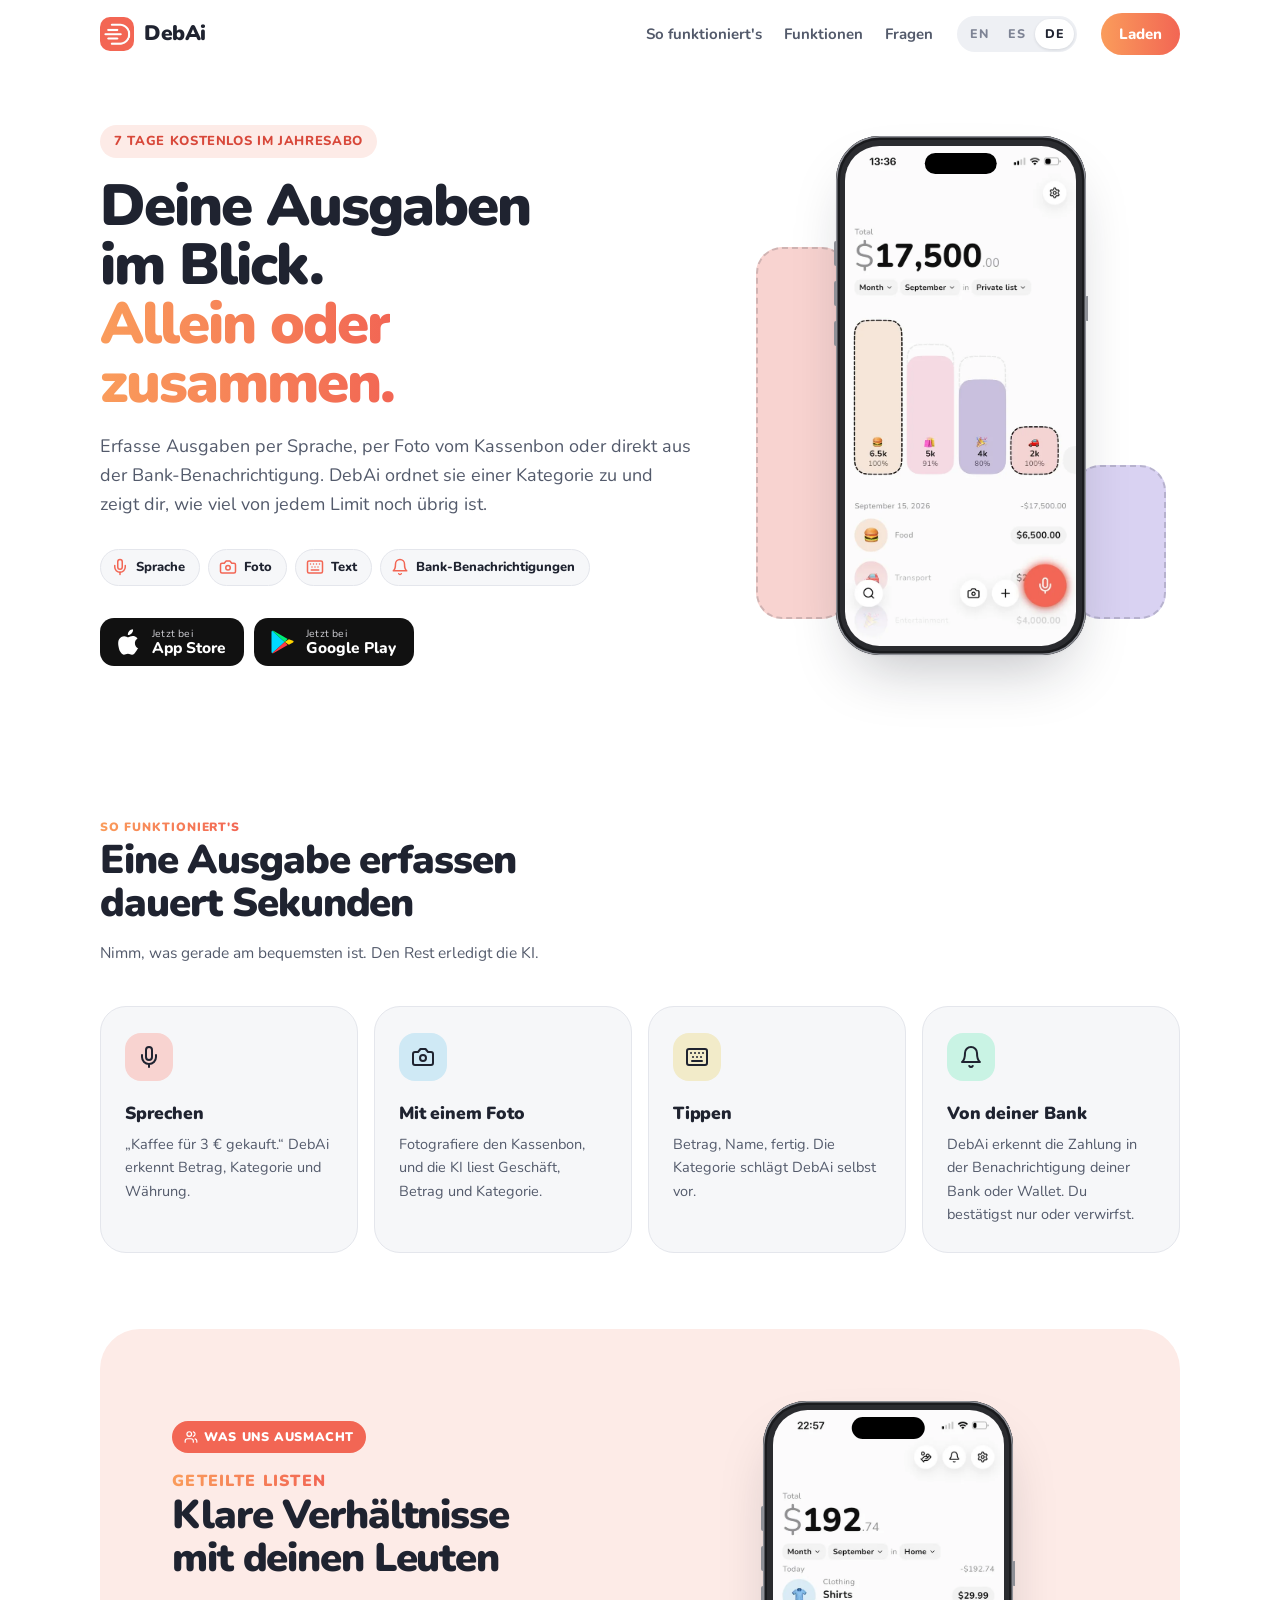
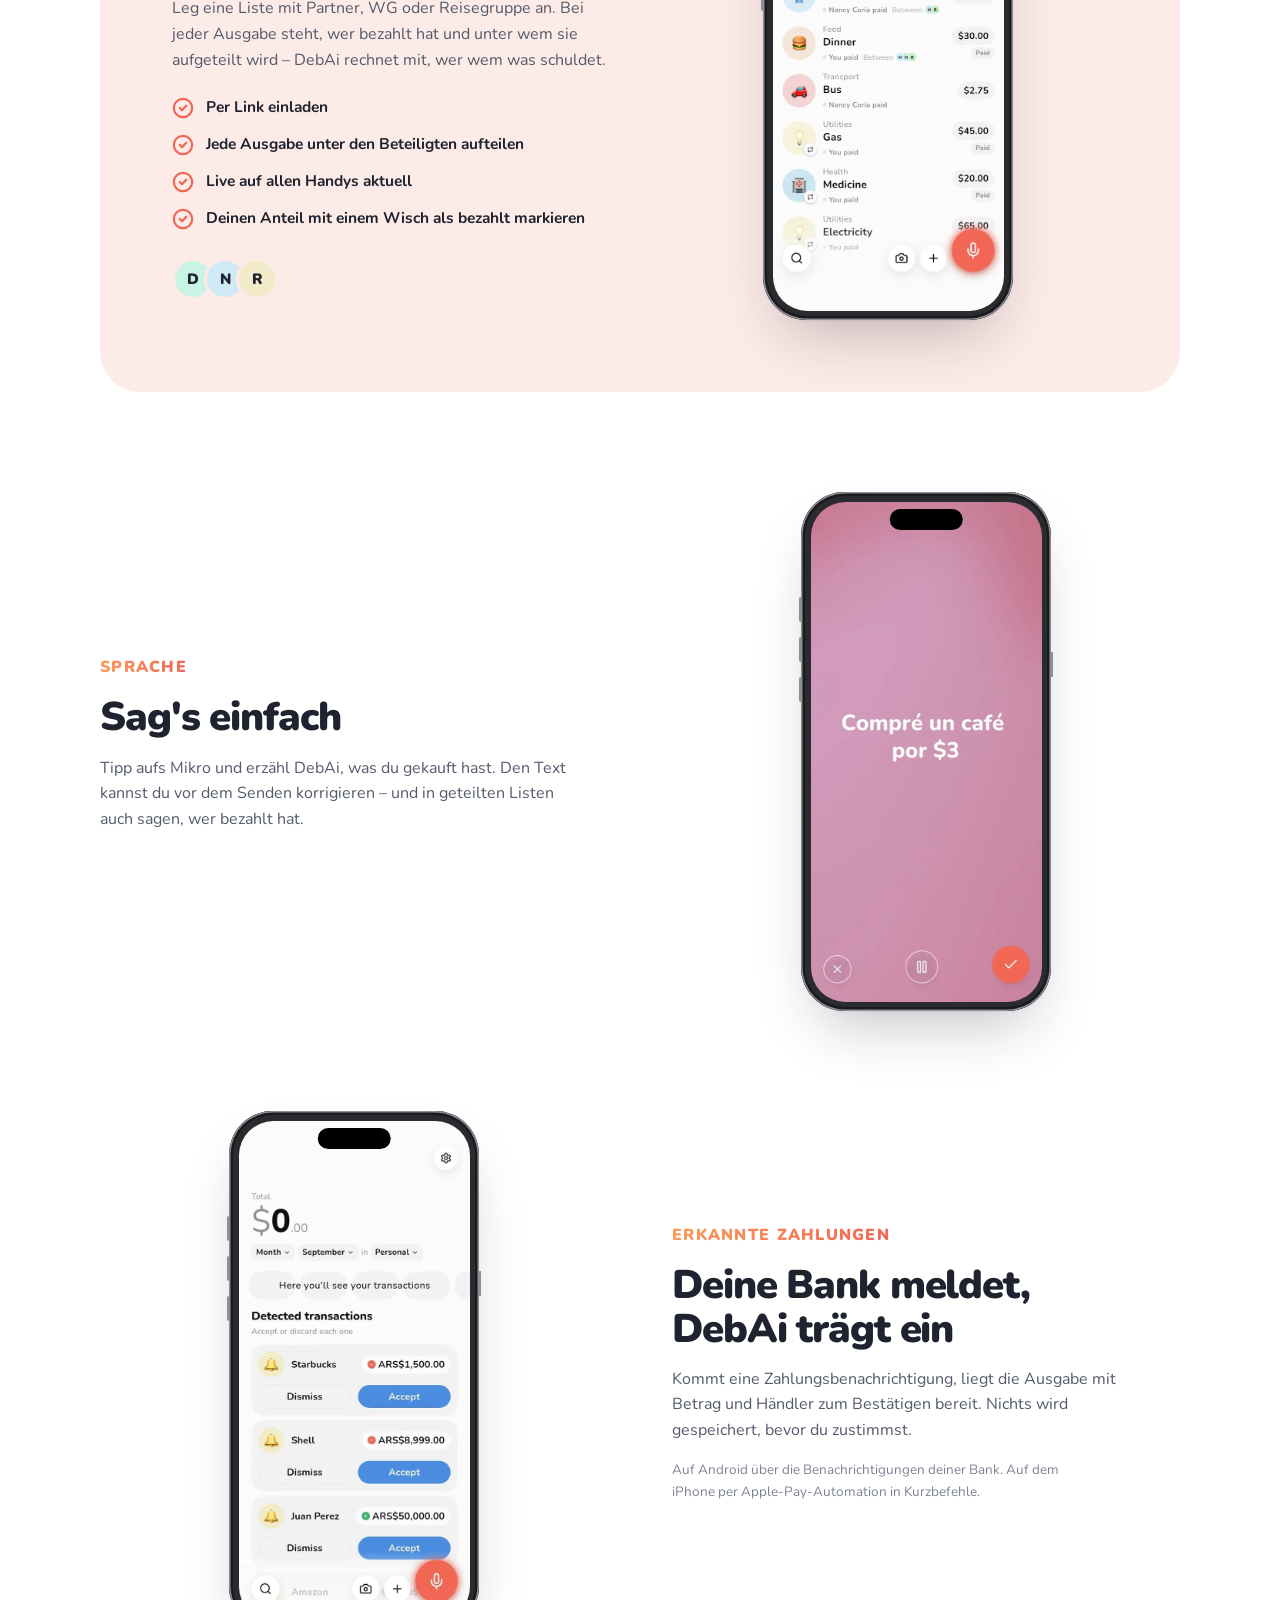
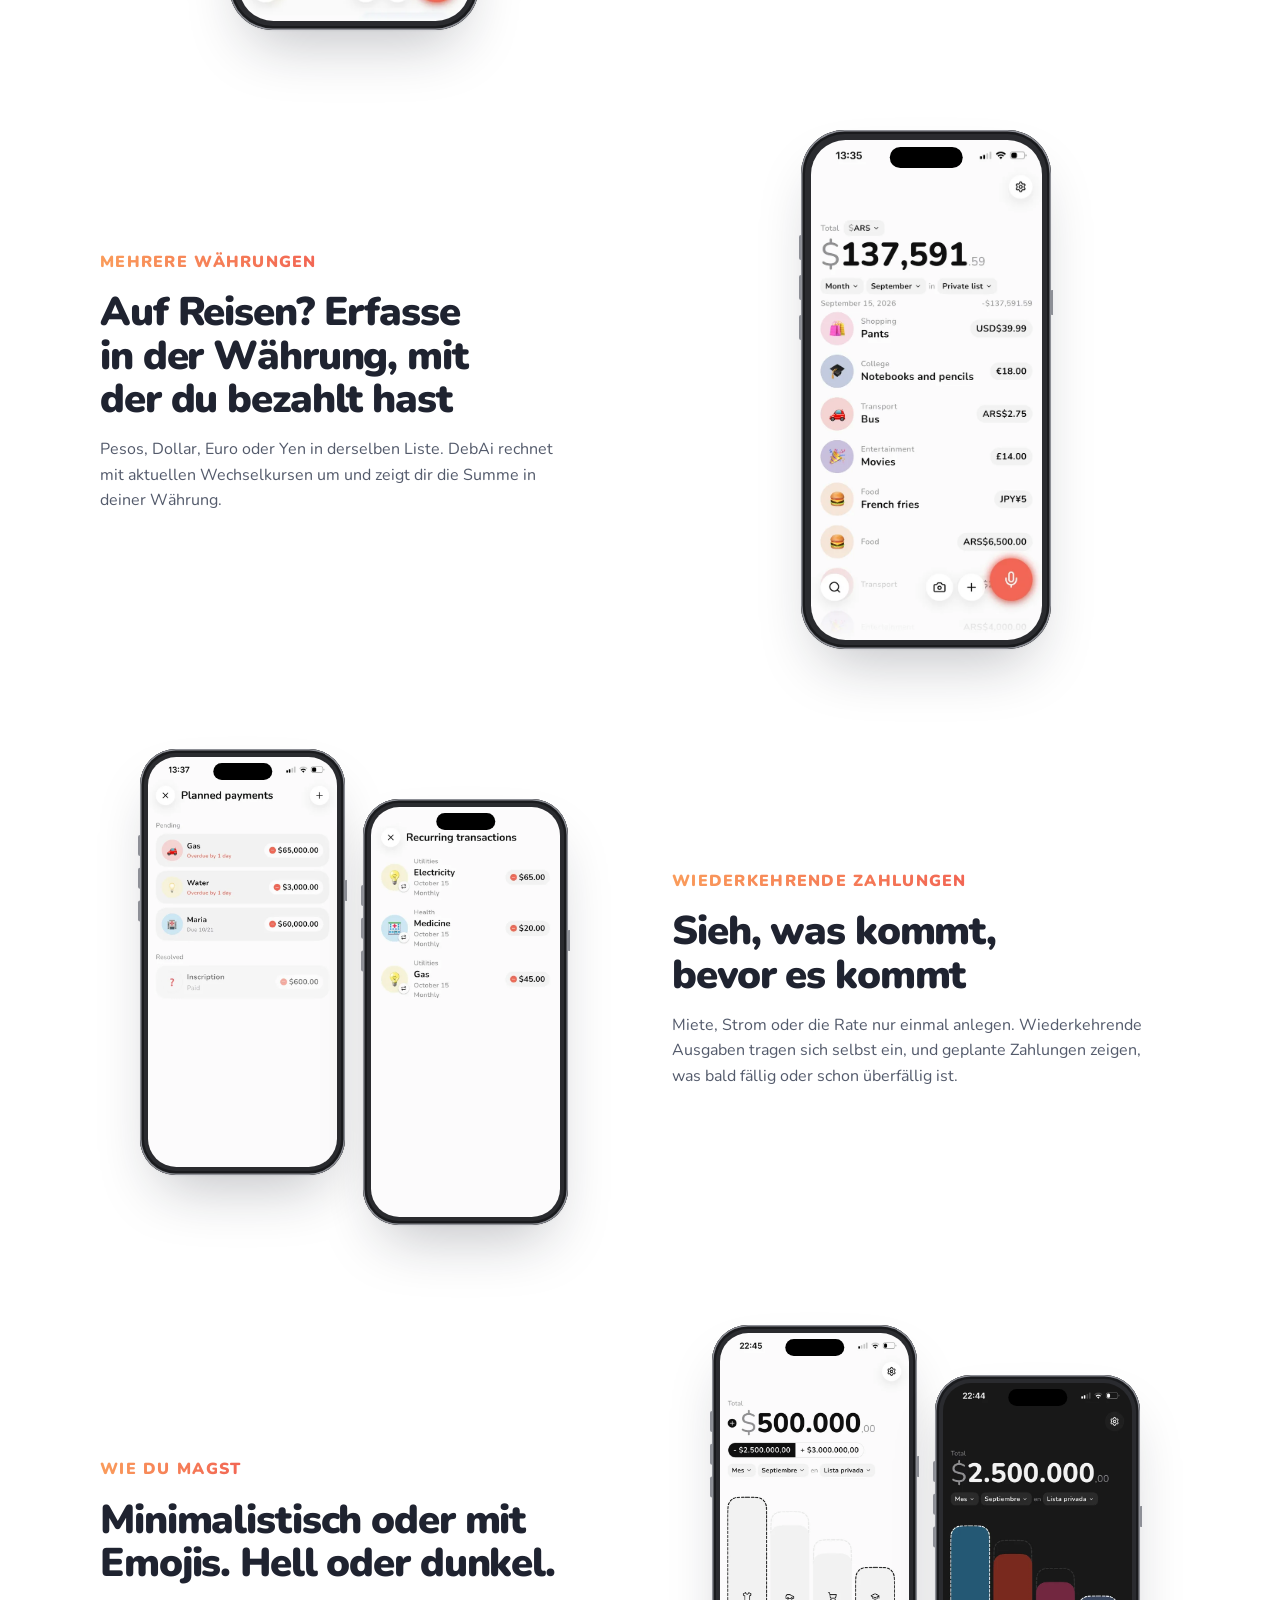
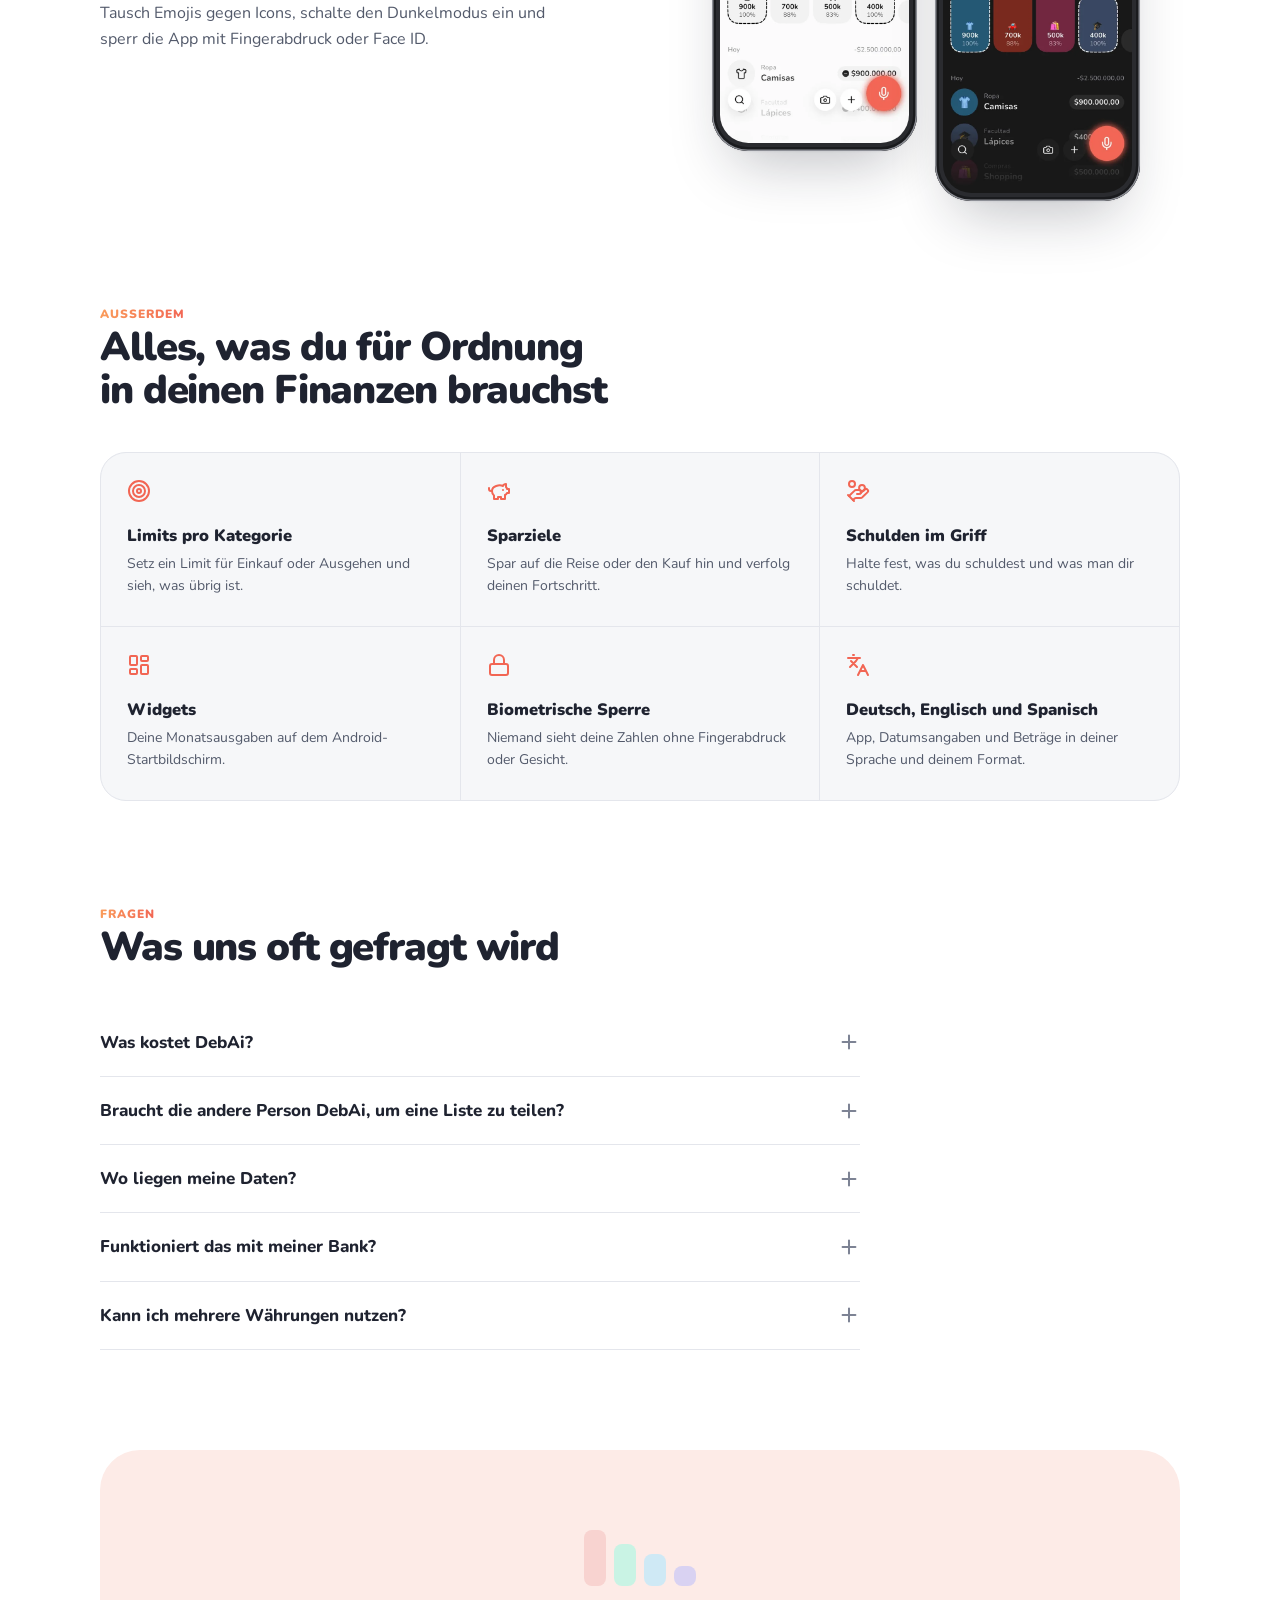
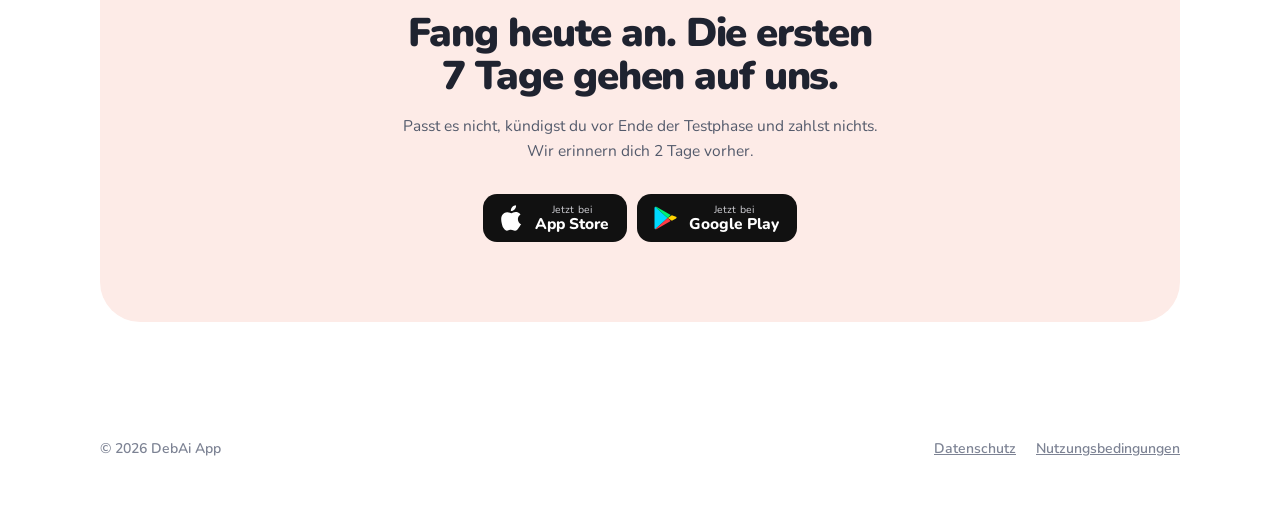
==== de/index.html @ 89cb88df "Landing en alemán: página /de/ con hreflang y sitemap Co-Authored-By: Claude Opus 5.5 <noreply@anthr" ====
<!doctype html>
<html lang="de">
<head>
  <meta charset="utf-8" />
  <meta name="viewport" content="width=device-width, initial-scale=1, viewport-fit=cover" />
  <title>Ausgaben-Tracker mit KI &amp; geteilte Budgets | DebAi App</title>
  <meta name="description" content="DebAi, die App für deine Ausgaben mit KI: per Sprache, Kassenbon-Foto oder Bank-Benachrichtigung erfassen. Geteilte Listen zum Aufteilen. 7 Tage kostenlos testen, für iPhone und Android." />
  <meta name="robots" content="index, follow, max-image-preview:large" />
  <link rel="canonical" href="https://debai.app/de/" />
  <link rel="alternate" hreflang="en" href="https://debai.app/" />
  <link rel="alternate" hreflang="es" href="https://debai.app/es/" />
  <link rel="alternate" hreflang="de" href="https://debai.app/de/" />
  <link rel="alternate" hreflang="x-default" href="https://debai.app/" />
  <meta name="theme-color" content="#F26654" />
  <meta name="application-name" content="DebAi" />
  <meta name="apple-itunes-app" content="app-id=6796000118" />

  <meta property="og:type" content="website" />
  <meta property="og:site_name" content="DebAi" />
  <meta property="og:url" content="https://debai.app/de/" />
  <meta property="og:title" content="Ausgaben-Tracker mit KI &amp; geteilte Budgets | DebAi App" />
  <meta property="og:description" content="DebAi, die App für deine Ausgaben mit KI: per Sprache, Kassenbon-Foto oder Bank-Benachrichtigung erfassen. Geteilte Listen zum Aufteilen. 7 Tage kostenlos testen, für iPhone und Android." />
  <meta property="og:locale" content="de_DE" />
  <meta property="og:locale:alternate" content="en_US" />
  <meta property="og:locale:alternate" content="es_LA" />
  <meta property="og:image" content="https://debai.app/assets/og-en.png" />
  <meta property="og:image:width" content="1200" />
  <meta property="og:image:height" content="630" />
  <meta property="og:image:alt" content="DebAi: deine Ausgaben im Blick, allein oder zusammen" />
  <meta name="twitter:card" content="summary_large_image" />
  <meta name="twitter:title" content="Ausgaben-Tracker mit KI &amp; geteilte Budgets | DebAi App" />
  <meta name="twitter:description" content="DebAi, die App für deine Ausgaben mit KI: per Sprache, Kassenbon-Foto oder Bank-Benachrichtigung erfassen. Geteilte Listen zum Aufteilen. 7 Tage kostenlos testen, für iPhone und Android." />
  <meta name="twitter:image" content="https://debai.app/assets/og-en.png" />

  <link rel="icon" href="../favicon-32.png" type="image/png" sizes="32x32" />
  <link rel="icon" href="../favicon-192.png" type="image/png" sizes="192x192" />
  <link rel="apple-touch-icon" href="../apple-touch-icon.png" />
  <link rel="preload" href="../assets/nunito-latin.woff" as="font" type="font/woff" crossorigin />
  <link rel="preload" href="../assets/screens/home-en.webp" as="image" fetchpriority="high" />

  <script type="application/ld+json">{"@context": "https://schema.org", "@graph": [{"@type": "Organization", "@id": "https://debai.app/#organization", "name": "DebAi", "url": "https://debai.app/", "logo": "https://debai.app/favicon-192.png", "sameAs": ["https://apps.apple.com/app/id6796000118", "https://play.google.com/store/apps/details?id=com.debai.app"]}, {"@type": "WebSite", "@id": "https://debai.app/#website", "url": "https://debai.app/", "name": "DebAi", "alternateName": "DebAi App", "inLanguage": "de", "publisher": {"@id": "https://debai.app/#organization"}}, {"@type": "MobileApplication", "name": "DebAi", "description": "Ausgaben-Tracker mit KI. Erfasse Ausgaben per Sprache, Kassenbon-Foto oder Bank-Benachrichtigung und teile Listen, um Ausgaben aufzuteilen.", "operatingSystem": "iOS, Android", "applicationCategory": "FinanceApplication", "inLanguage": ["es", "en", "de"], "image": "https://debai.app/assets/og-en.png", "installUrl": ["https://apps.apple.com/app/id6796000118", "https://play.google.com/store/apps/details?id=com.debai.app"], "offers": {"@type": "Offer", "price": "0", "priceCurrency": "USD"}, "publisher": {"@id": "https://debai.app/#organization"}}]}</script>
  <style>
    @font-face {
      font-family: "Nunito";
      src: url("../assets/nunito-latin.woff") format("woff");
      font-weight: 200 1000;
      font-style: normal;
      font-display: swap;
    }

    /* La web es blanca siempre: no sigue el modo oscuro del dispositivo */
    :root {
      --bg: #ffffff;
      --surface: #f6f7f9;
      --surface-2: #eef0f4;
      --text: #1f2330;
      --text-soft: #535a6b;
      --muted: #7d8394;
      --border: #e4e6ec;
      --brand: #f26654;
      --brand-ink: #d8483a;
      --brand-soft: #fdebe7;
      /* Degradé de marca, de derecha a izquierda: coral a la derecha → naranja a la izquierda */
      --brand-gradient: linear-gradient(270deg, #f26654, #fa9c5b);
      --mint: #c9f3e4;
      --sky: #cfe9f5;
      --lemon: #f2ebc9;
      --rose: #f8d3d0;
      --lilac: #d9d2f2;
      --titanium: #2a2b2f;
      --titanium-edge: #8d8f96;
      --badge: #111111;
      --shadow: 0 1px 2px rgba(20, 24, 40, .05), 0 30px 60px -20px rgba(20, 24, 40, .28);
      color-scheme: light;
    }

    * { box-sizing: border-box; }
    html { scroll-behavior: smooth; }
    @media (prefers-reduced-motion: reduce) {
      html { scroll-behavior: auto; }
      *, *::before, *::after { animation: none !important; transition: none !important; }
    }

    body {
      margin: 0;
      font-family: "Nunito", -apple-system, BlinkMacSystemFont, "Segoe UI", sans-serif;
      color: var(--text);
      background: var(--bg);
      font-size: 15.5px;
      line-height: 1.6;
      overflow-x: hidden;
    }
    img { max-width: 100%; display: block; }
    a { color: inherit; }
    :focus-visible { outline: 3px solid var(--brand); outline-offset: 3px; border-radius: 8px; }

    .wrap { max-width: 1120px; margin: 0 auto; padding-inline: 20px; }

    /* ---------- Nav ---------- */
    .nav {
      position: sticky;
      top: env(safe-area-inset-top, 0px);
      z-index: 10;
      background: color-mix(in srgb, var(--bg) 86%, transparent);
      backdrop-filter: saturate(1.4) blur(14px);
      -webkit-backdrop-filter: saturate(1.4) blur(14px);
      border-bottom: 1px solid transparent;
    }
    .nav .wrap { display: flex; align-items: center; gap: 24px; height: 68px; }
    .logo { display: flex; align-items: center; gap: 10px; text-decoration: none; font-weight: 900; font-size: 21px; letter-spacing: -.02em; }
    .logo img { width: 34px; height: 34px; border-radius: 10px; }
    .nav-links { display: flex; gap: 22px; margin-left: auto; }
    .nav-links a { text-decoration: none; color: var(--text-soft); font-weight: 700; font-size: 15px; }
    .nav-links a:hover { color: var(--text); }
    .lang { display: flex; background: var(--surface-2); border-radius: 999px; padding: 3px; }
    .lang a {
      font-size: 12.5px; font-weight: 800; letter-spacing: .04em; text-decoration: none;
      color: var(--muted); padding: 5px 10px; border-radius: 999px;
    }
    .lang a:hover { color: var(--text); }
    .lang a[aria-current="page"] { background: var(--bg); color: var(--text); box-shadow: 0 1px 3px rgba(20,24,40,.12); }
    .nav-cta {
      text-decoration: none; background: var(--brand-gradient); color: #fff; font-weight: 800; font-size: 15px;
      padding: 9px 18px; border-radius: 999px; white-space: nowrap;
    }
    .nav-cta:hover { filter: brightness(.95); }
    @media (max-width: 820px) {
      .nav-links { display: none; }
      .lang { margin-left: auto; }
    }
    @media (max-width: 420px) {
      .nav-cta { display: none; }
    }

    /* ---------- Hero ---------- */
    .hero { padding-block: 56px 72px; }
    .hero .wrap { display: grid; grid-template-columns: 1.15fr .85fr; gap: 48px; align-items: center; }
    .eyebrow {
      display: inline-block; background: var(--brand-soft); color: var(--brand-ink);
      font-weight: 800; font-size: 13px; letter-spacing: .05em; text-transform: uppercase;
      padding: 6px 14px; border-radius: 999px;
    }
    h1 {
      font-size: clamp(34px, 5.2vw, 58px); font-weight: 900; letter-spacing: -.035em; line-height: 1.02;
      margin: 18px 0 20px; text-wrap: balance;
    }
    h1 em, .kicker {
      font-style: normal; color: var(--brand);
      background: var(--brand-gradient); -webkit-background-clip: text; background-clip: text;
      -webkit-text-fill-color: transparent;
    }
    h1 em { -webkit-box-decoration-break: clone; box-decoration-break: clone; }
    .lead { font-size: clamp(16px, 1.5vw, 18px); color: var(--text-soft); max-width: 36em; margin: 0 0 30px; }
    .ways { display: flex; flex-wrap: wrap; gap: 8px; margin: 0 0 32px; padding: 0; list-style: none; }
    .ways li {
      display: inline-flex; align-items: center; gap: 7px; font-weight: 800; font-size: 13px;
      background: var(--surface); border: 1px solid var(--border); border-radius: 999px; padding: 7px 14px 7px 10px;
    }
    .ways svg { width: 18px; height: 18px; color: var(--brand); }

    .badges { display: flex; gap: 10px; flex-wrap: wrap; }
    .badge {
      display: inline-flex; align-items: center; gap: 10px; padding: 10px 18px 10px 14px; border-radius: 14px;
      background: var(--badge); color: #fff; text-decoration: none; line-height: 1.1;
      transition: transform .15s ease;
    }
    .badge:hover { transform: translateY(-2px); }
    .badge svg { width: 28px; height: 28px; flex-shrink: 0; }
    .badge small { display: block; font-size: 10.5px; color: #cfcfd4; letter-spacing: .02em; }
    .badge b { display: block; font-size: 15.5px; font-weight: 800; }

    /* Barras de tope detrás del teléfono: el visual del home de la app */
    .stage { position: relative; display: flex; justify-content: center; align-items: flex-end; min-height: 500px; }
    .bars {
      position: absolute; inset: auto 0 36px 0; height: 78%;
      display: flex; align-items: flex-end; justify-content: center; gap: 14px;
    }
    .bar {
      width: 21%; max-width: 104px; border-radius: 26px; border: 2px dashed rgba(31,35,48,.18);
      transform-origin: bottom; animation: rise .9s cubic-bezier(.2,.9,.3,1.15) both;
    }
    .bar:nth-child(1) { height: 92%; background: var(--rose); animation-delay: .05s; }
    .bar:nth-child(2) { height: 70%; background: var(--mint); animation-delay: .12s; }
    .bar:nth-child(3) { height: 54%; background: var(--sky); animation-delay: .19s; }
    .bar:nth-child(4) { height: 38%; background: var(--lilac); animation-delay: .26s; }
    @keyframes rise { from { transform: scaleY(.35); } to { transform: scaleY(1); } }
    .stage .phone { position: relative; z-index: 1; }

    /* ---------- iPhone ----------
       Todo escala con --w. El alto lo da la captura (height:auto), así la
       pantalla muestra la imagen completa, sin recortes. */
    .phone {
      --w: min(250px, 70vw);
      position: relative; flex-shrink: 0;
      width: var(--w); padding: calc(var(--w) * .038);
      background: var(--titanium);
      border-radius: calc(var(--w) * .175);
      box-shadow:
        inset 0 0 0 1.5px var(--titanium-edge),
        inset 0 0 0 4px #1a1b1e,
        var(--shadow);
    }
    .phone.sm { --w: min(205px, 40vw); }
    .phone img {
      width: 100%; height: auto; display: block; background: #fff;
      border-radius: calc(var(--w) * .138);
    }
    /* Dynamic Island */
    .phone::after {
      content: ""; position: absolute; left: 50%; transform: translateX(-50%);
      top: calc(var(--w) * .066); width: calc(var(--w) * .29); height: calc(var(--w) * .085);
      background: #000; border-radius: 999px;
    }
    /* Botones laterales: acción + volumen a la izquierda, encendido a la derecha */
    .phone::before {
      content: ""; position: absolute; left: -2px; top: calc(var(--w) * .42);
      width: 3px; height: calc(var(--w) * .1); border-radius: 2px 0 0 2px; background: var(--titanium-edge);
      box-shadow:
        0 calc(var(--w) * .16) 0 0 var(--titanium-edge),
        0 calc(var(--w) * .32) 0 0 var(--titanium-edge),
        calc(var(--w) + 1px) calc(var(--w) * .22) 0 0 var(--titanium-edge);
    }

    /* ---------- Sections ---------- */
    section { padding-block: 76px; }
    .kicker { display: inline-block; font-weight: 900; font-size: 12px; letter-spacing: .08em; text-transform: uppercase; margin: 0 0 10px; }
    h2 { font-size: clamp(27px, 3.4vw, 40px); font-weight: 900; letter-spacing: -.028em; line-height: 1.08; margin: 0 0 16px; text-wrap: balance; }
    .sec-head { max-width: 600px; margin-bottom: 40px; }
    .sec-head p { color: var(--text-soft); margin: 0; }

    /* Cómo se anota */
    .grid4 { display: grid; grid-template-columns: repeat(4, 1fr); gap: 16px; }
    .way { background: var(--surface); border: 1px solid var(--border); border-radius: 26px; padding: 26px 24px; }
    .way .ic {
      width: 48px; height: 48px; border-radius: 16px; display: grid; place-items: center; margin-bottom: 18px; color: var(--text);
    }
    .way:nth-child(1) .ic { background: var(--rose); }
    .way:nth-child(2) .ic { background: var(--sky); }
    .way:nth-child(3) .ic { background: var(--lemon); }
    .way:nth-child(4) .ic { background: var(--mint); }
    .way .ic svg { width: 24px; height: 24px; color: #1f2330; }
    .way h3 { font-size: 17.5px; font-weight: 900; margin: 0 0 6px; letter-spacing: -.01em; }
    .way p { margin: 0; color: var(--text-soft); font-size: 14.5px; }
    @media (max-width: 960px) { .grid4 { grid-template-columns: repeat(2, 1fr); } }
    @media (max-width: 520px) { .grid4 { grid-template-columns: 1fr; } }

    /* Filas de feature */
    .feature { display: grid; grid-template-columns: 1fr 1fr; gap: 64px; align-items: center; }
    .feature + .feature { margin-top: 100px; }
    .feature.flip .copy { order: 2; }
    .feature .copy p { color: var(--text-soft); font-size: 16px; margin: 0 0 16px; max-width: 30em; }
    .feature .shots { display: flex; justify-content: center; align-items: flex-start; gap: 18px; }
    .feature .shots .phone.sm:nth-child(2) { margin-top: 50px; }
    .note { font-size: 13.5px !important; color: var(--muted) !important; }
    .checks { list-style: none; padding: 0; margin: 22px 0 0; display: grid; gap: 12px; }
    .checks li { display: flex; gap: 12px; align-items: flex-start; font-weight: 700; }
    .checks svg { width: 22px; height: 22px; flex-shrink: 0; color: var(--brand); margin-top: 2px; }
    @media (max-width: 860px) {
      .feature { grid-template-columns: 1fr; gap: 40px; }
      .feature.flip .copy { order: 0; }
      .feature + .feature { margin-top: 88px; }
    }

    /* Banda compartida — el diferencial */
    .band {
      background: var(--brand-soft); border-radius: 40px; padding: clamp(36px, 6vw, 72px);
      display: grid; grid-template-columns: 1fr 1fr; gap: 56px; align-items: center;
    }
    .band .pill {
      display: inline-flex; align-items: center; gap: 6px; background: var(--brand); color: #fff;
      font-weight: 900; font-size: 12.5px; letter-spacing: .05em; text-transform: uppercase;
      padding: 6px 12px; border-radius: 999px; margin-bottom: 16px;
    }
    .band .kicker { display: block; width: fit-content; }
    .band p { color: var(--text-soft); font-size: 16px; margin: 0; max-width: 30em; }
    .band .shots { display: flex; justify-content: center; }
    .avatars { display: flex; margin-top: 28px; }
    .avatars span {
      width: 42px; height: 42px; border-radius: 50%; display: grid; place-items: center;
      font-weight: 900; font-size: 15px; color: #1f2330; border: 3px solid var(--brand-soft); margin-left: -10px;
    }
    .avatars span:first-child { margin-left: 0; background: var(--mint); }
    .avatars span:nth-child(2) { background: var(--sky); }
    .avatars span:nth-child(3) { background: var(--lemon); }
    @media (max-width: 860px) { .band { grid-template-columns: 1fr; } }

    /* Y además */
    .extras { display: grid; grid-template-columns: repeat(3, 1fr); gap: 1px; background: var(--border); border: 1px solid var(--border); border-radius: 26px; overflow: hidden; }
    .extra { background: var(--surface); padding: 26px 26px 28px; }
    .extra svg { width: 24px; height: 24px; color: var(--brand); margin-bottom: 12px; }
    .extra h3 { margin: 0 0 4px; font-size: 16.5px; font-weight: 900; }
    .extra p { margin: 0; color: var(--text-soft); font-size: 14px; }
    @media (max-width: 860px) { .extras { grid-template-columns: repeat(2, 1fr); } }
    @media (max-width: 520px) { .extras { grid-template-columns: 1fr; } }

    /* FAQ */
    .faq { max-width: 760px; }
    .faq details { border-bottom: 1px solid var(--border); }
    .faq summary {
      list-style: none; cursor: pointer; display: flex; justify-content: space-between; align-items: center; gap: 16px;
      padding: 20px 0; font-weight: 800; font-size: 17px;
    }
    .faq summary::-webkit-details-marker { display: none; }
    .faq summary svg { width: 22px; height: 22px; flex-shrink: 0; color: var(--muted); transition: transform .2s ease; }
    .faq details[open] summary svg { transform: rotate(45deg); color: var(--brand); }
    .faq details p { margin: 0 0 22px; color: var(--text-soft); max-width: 40em; }

    /* CTA final */
    .final { text-align: center; }
    .final .card {
      background: var(--brand-soft); border-radius: 40px; padding: clamp(44px, 7vw, 80px) 24px;
    }
    .final h2 { max-width: 14em; margin-inline: auto; }
    .final p { color: var(--text-soft); margin: 0 auto 30px; max-width: 32em; }
    .final .badges { justify-content: center; }
    .final .mini-bars { display: flex; justify-content: center; gap: 8px; align-items: flex-end; height: 56px; margin-bottom: 26px; }
    .final .mini-bars i { width: 22px; border-radius: 8px; display: block; }
    .final .mini-bars i:nth-child(1) { height: 100%; background: var(--rose); }
    .final .mini-bars i:nth-child(2) { height: 74%; background: var(--mint); }
    .final .mini-bars i:nth-child(3) { height: 56%; background: var(--sky); }
    .final .mini-bars i:nth-child(4) { height: 36%; background: var(--lilac); }

    footer { padding-block: 40px 56px; color: var(--muted); font-size: 14px; font-weight: 600; }
    footer .wrap { display: flex; flex-wrap: wrap; gap: 12px 24px; align-items: center; }
    footer nav { display: flex; gap: 20px; margin-left: auto; }
    footer a { color: var(--muted); }
    footer a:hover { color: var(--text); }

    @media (max-width: 860px) {
      .hero { padding-block: 32px 56px; }
      .hero .wrap { grid-template-columns: 1fr; gap: 40px; }
      .stage { min-height: 0; padding-top: 20px; }
      section { padding-block: 64px; }
    }
  </style>
</head>
<body>

  <svg width="0" height="0" style="position:absolute" aria-hidden="true">
    <defs>
      <symbol id="i-mic" viewBox="0 0 24 24" fill="none" stroke="currentColor" stroke-width="2" stroke-linecap="round" stroke-linejoin="round"><path d="M12 2a3 3 0 0 0-3 3v7a3 3 0 0 0 6 0V5a3 3 0 0 0-3-3Z"/><path d="M19 10v2a7 7 0 0 1-14 0v-2"/><line x1="12" x2="12" y1="19" y2="22"/></symbol>
      <symbol id="i-camera" viewBox="0 0 24 24" fill="none" stroke="currentColor" stroke-width="2" stroke-linecap="round" stroke-linejoin="round"><path d="M14.5 4h-5L7 7H4a2 2 0 0 0-2 2v9a2 2 0 0 0 2 2h16a2 2 0 0 0 2-2V9a2 2 0 0 0-2-2h-3l-2.5-3z"/><circle cx="12" cy="13" r="3"/></symbol>
      <symbol id="i-keyboard" viewBox="0 0 24 24" fill="none" stroke="currentColor" stroke-width="2" stroke-linecap="round" stroke-linejoin="round"><path d="M10 8h.01M12 12h.01M14 8h.01M16 12h.01M18 8h.01M6 8h.01M7 16h10M8 12h.01"/><rect width="20" height="16" x="2" y="4" rx="2"/></symbol>
      <symbol id="i-bell" viewBox="0 0 24 24" fill="none" stroke="currentColor" stroke-width="2" stroke-linecap="round" stroke-linejoin="round"><path d="M6 8a6 6 0 0 1 12 0c0 7 3 9 3 9H3s3-2 3-9"/><path d="M10.3 21a1.94 1.94 0 0 0 3.4 0"/></symbol>
      <symbol id="i-check" viewBox="0 0 24 24" fill="none" stroke="currentColor" stroke-width="2.4" stroke-linecap="round" stroke-linejoin="round"><circle cx="12" cy="12" r="10"/><path d="m8.5 12 2.5 2.5 4.5-5"/></symbol>
      <symbol id="i-plus" viewBox="0 0 24 24" fill="none" stroke="currentColor" stroke-width="2.2" stroke-linecap="round"><path d="M12 5v14M5 12h14"/></symbol>
      <symbol id="i-users" viewBox="0 0 24 24" fill="none" stroke="currentColor" stroke-width="2" stroke-linecap="round" stroke-linejoin="round"><path d="M16 21v-2a4 4 0 0 0-4-4H6a4 4 0 0 0-4 4v2"/><circle cx="9" cy="7" r="4"/><path d="M22 21v-2a4 4 0 0 0-3-3.87M16 3.13a4 4 0 0 1 0 7.75"/></symbol>
      <symbol id="i-target" viewBox="0 0 24 24" fill="none" stroke="currentColor" stroke-width="2" stroke-linecap="round" stroke-linejoin="round"><circle cx="12" cy="12" r="10"/><circle cx="12" cy="12" r="6"/><circle cx="12" cy="12" r="2"/></symbol>
      <symbol id="i-piggy" viewBox="0 0 24 24" fill="none" stroke="currentColor" stroke-width="2" stroke-linecap="round" stroke-linejoin="round"><path d="M19 5c-1.5 0-2.8 1.4-3 2-3.5-1.5-11-.3-11 5 0 1.8 0 3 2 4.5V20h4v-2h3v2h4v-4c1-.5 1.7-1 2-2h2v-4h-2c0-1-.5-1.5-1-2V5z"/><path d="M2 9v1c0 1.1.9 2 2 2h1"/><path d="M16 11h.01"/></symbol>
      <symbol id="i-handcoins" viewBox="0 0 24 24" fill="none" stroke="currentColor" stroke-width="2" stroke-linecap="round" stroke-linejoin="round"><path d="M11 15h2a2 2 0 1 0 0-4h-3c-.6 0-1.1.2-1.4.6L3 17"/><path d="m7 21 1.6-1.4c.3-.4.8-.6 1.4-.6h4c1.1 0 2.1-.4 2.8-1.2l4.6-4.4a2 2 0 0 0-2.75-2.91l-4.2 3.9"/><path d="m2 16 6 6"/><circle cx="16" cy="9" r="2.9"/><circle cx="6" cy="5" r="3"/></symbol>
      <symbol id="i-layout" viewBox="0 0 24 24" fill="none" stroke="currentColor" stroke-width="2" stroke-linecap="round" stroke-linejoin="round"><rect width="7" height="9" x="3" y="3" rx="1"/><rect width="7" height="5" x="14" y="3" rx="1"/><rect width="7" height="9" x="14" y="12" rx="1"/><rect width="7" height="5" x="3" y="16" rx="1"/></symbol>
      <symbol id="i-lock" viewBox="0 0 24 24" fill="none" stroke="currentColor" stroke-width="2" stroke-linecap="round" stroke-linejoin="round"><rect width="18" height="11" x="3" y="11" rx="2"/><path d="M7 11V7a5 5 0 0 1 10 0v4"/></symbol>
      <symbol id="i-languages" viewBox="0 0 24 24" fill="none" stroke="currentColor" stroke-width="2" stroke-linecap="round" stroke-linejoin="round"><path d="m5 8 6 6M4 14l6-6 2-3M2 5h12M7 2h1M22 22l-5-10-5 10M14 18h6"/></symbol>
    </defs>
  </svg>

  <header class="nav">
    <div class="wrap">
      <a class="logo" href="#top"><img src="../legal/assets/icon.webp" alt="" width="34" height="34" />DebAi</a>
      <nav class="nav-links">
        <a href="#como">So funktioniert's</a>
        <a href="#funciones">Funktionen</a>
        <a href="#preguntas">Fragen</a>
      </nav>
      <nav class="lang" aria-label="Sprache"><a href="../" hreflang="en" lang="en">EN</a><a href="../es/" hreflang="es" lang="es">ES</a><a href="./" hreflang="de" lang="de" aria-current="page">DE</a></nav>
      <a class="nav-cta" href="#descargar">Laden</a>
    </div>
  </header>

  <main id="top">
    <div class="hero">
      <div class="wrap">
        <div>
          <span class="eyebrow">7 Tage kostenlos im Jahresabo</span>
          <h1>Deine Ausgaben im Blick.<br><em>Allein oder zusammen.</em></h1>
          <p class="lead">Erfasse Ausgaben per Sprache, per Foto vom Kassenbon oder direkt aus der Bank-Benachrichtigung. DebAi ordnet sie einer Kategorie zu und zeigt dir, wie viel von jedem Limit noch übrig ist.</p>
          <ul class="ways">
            <li><svg><use href="#i-mic"/></svg><span>Sprache</span></li>
            <li><svg><use href="#i-camera"/></svg><span>Foto</span></li>
            <li><svg><use href="#i-keyboard"/></svg><span>Text</span></li>
            <li><svg><use href="#i-bell"/></svg><span>Bank-Benachrichtigungen</span></li>
          </ul>
          <div class="badges">
            <a class="badge" href="https://apps.apple.com/app/id6796000118" target="_blank" rel="noopener">
              <svg viewBox="0 0 24 24" fill="currentColor" aria-hidden="true"><path d="M16.365 1.43c0 1.14-.493 2.27-1.177 3.08-.744.9-1.99 1.57-2.987 1.57-.12 0-.23-.02-.29-.03-.015-.06-.045-.226-.045-.394 0-1.13.559-2.27 1.208-2.99.744-.85 2.033-1.51 3.075-1.55.015.1.03.2.03.31zm4.09 16.05c-.075.15-.55 1.03-1.5 2.35-.998 1.5-2.033 2.99-3.5 3.02-1.42.03-1.88-.84-3.5-.84-1.63 0-2.14.81-3.49.87-1.41.06-2.5-1.620-3.5-3.12C3.98 16.63 2.7 12.24 4.5 9.36c.9-1.43 2.5-2.34 4.25-2.37 1.36-.03 2.64.9 3.5.9.85 0 2.42-1.11 4.08-.95.7.03 2.65.28 3.9 2.13-.1.06-2.33 1.34-2.3 4.05.02 3.13 2.8 4.36 2.83 4.38z"/></svg>
              <span><small>Jetzt bei</small><b>App Store</b></span>
            </a>
            <a class="badge" href="https://play.google.com/store/apps/details?id=com.debai.app" target="_blank" rel="noopener">
              <svg viewBox="0 0 24 24" aria-hidden="true"><path fill="#00d9ff" d="M3.6 2.4 14.3 12 3.6 21.6c-.35-.2-.6-.58-.6-1.02V3.42c0-.44.25-.82.6-1.02z"/><path fill="#ffd400" d="M17.9 9.6 14.3 12l3.6 2.4 3.55-2c.6-.34.6-1.06 0-1.4z"/><path fill="#00f076" d="M14.3 12 3.6 2.4c.14-.08.3-.12.46-.12.16 0 .33.04.5.13l12.34 6.99z"/><path fill="#ff3a44" d="M14.3 12 3.6 21.6c.14.08.3.12.46.12.16 0 .33-.04.5-.13l12.34-6.99z"/></svg>
              <span><small>Jetzt bei</small><b>Google Play</b></span>
            </a>
          </div>
        </div>
        <div class="stage">
          <div class="bars" aria-hidden="true"><span class="bar"></span><span class="bar"></span><span class="bar"></span><span class="bar"></span></div>
          <div class="phone"><img src="../assets/screens/home-en.webp" alt="Startseite der DebAi App mit Monatssumme und Kategorie-Limits" width="600" height="1299" fetchpriority="high" /></div>
        </div>
      </div>
    </div>

    <section id="como">
      <div class="wrap">
        <div class="sec-head">
          <p class="kicker">So funktioniert's</p>
          <h2>Eine Ausgabe erfassen dauert Sekunden</h2>
          <p>Nimm, was gerade am bequemsten ist. Den Rest erledigt die KI.</p>
        </div>
        <div class="grid4">
          <article class="way">
            <div class="ic"><svg><use href="#i-mic"/></svg></div>
            <h3>Sprechen</h3>
            <p>„Kaffee für 3 € gekauft.“ DebAi erkennt Betrag, Kategorie und Währung.</p>
          </article>
          <article class="way">
            <div class="ic"><svg><use href="#i-camera"/></svg></div>
            <h3>Mit einem Foto</h3>
            <p>Fotografiere den Kassenbon, und die KI liest Geschäft, Betrag und Kategorie.</p>
          </article>
          <article class="way">
            <div class="ic"><svg><use href="#i-keyboard"/></svg></div>
            <h3>Tippen</h3>
            <p>Betrag, Name, fertig. Die Kategorie schlägt DebAi selbst vor.</p>
          </article>
          <article class="way">
            <div class="ic"><svg><use href="#i-bell"/></svg></div>
            <h3>Von deiner Bank</h3>
            <p>DebAi erkennt die Zahlung in der Benachrichtigung deiner Bank oder Wallet. Du bestätigst nur oder verwirfst.</p>
          </article>
        </div>
      </div>
    </section>

    <section id="compartidas" style="padding-top: 0">
      <div class="wrap">
        <div class="band">
          <div>
            <span class="pill"><svg width="14" height="14"><use href="#i-users"/></svg><span>Was uns ausmacht</span></span>
            <p class="kicker">Geteilte Listen</p>
            <h2>Klare Verhältnisse mit deinen Leuten</h2>
            <p>Leg eine Liste mit Partner, WG oder Reisegruppe an. Bei jeder Ausgabe steht, wer bezahlt hat und unter wem sie aufgeteilt wird – DebAi rechnet mit, wer wem was schuldet.</p>
            <ul class="checks">
              <li><svg><use href="#i-check"/></svg><span>Per Link einladen</span></li>
              <li><svg><use href="#i-check"/></svg><span>Jede Ausgabe unter den Beteiligten aufteilen</span></li>
              <li><svg><use href="#i-check"/></svg><span>Live auf allen Handys aktuell</span></li>
              <li><svg><use href="#i-check"/></svg><span>Deinen Anteil mit einem Wisch als bezahlt markieren</span></li>
            </ul>
            <div class="avatars" aria-hidden="true"><span>D</span><span>N</span><span>R</span></div>
          </div>
          <div class="shots">
            <div class="phone"><img src="../assets/screens/shared-en.webp" alt="Geteilte Liste mit Angabe, wer bezahlt hat" loading="lazy" width="600" height="1299" /></div>
          </div>
        </div>
      </div>
    </section>

    <section id="funciones" style="padding-top: 24px">
      <div class="wrap">
        <div class="feature">
          <div class="copy">
            <p class="kicker">Sprache</p>
            <h2>Sag's einfach</h2>
            <p>Tipp aufs Mikro und erzähl DebAi, was du gekauft hast. Den Text kannst du vor dem Senden korrigieren – und in geteilten Listen auch sagen, wer bezahlt hat.</p>
          </div>
          <div class="shots"><div class="phone"><img src="../assets/screens/voice.webp" alt="Spracheingabe" loading="lazy" width="600" height="1299" /></div></div>
        </div>

        <div class="feature flip">
          <div class="copy">
            <p class="kicker">Erkannte Zahlungen</p>
            <h2>Deine Bank meldet, DebAi trägt ein</h2>
            <p>Kommt eine Zahlungsbenachrichtigung, liegt die Ausgabe mit Betrag und Händler zum Bestätigen bereit. Nichts wird gespeichert, bevor du zustimmst.</p>
            <p class="note">Auf Android über die Benachrichtigungen deiner Bank. Auf dem iPhone per Apple-Pay-Automation in Kurzbefehle.</p>
          </div>
          <div class="shots"><div class="phone"><img src="../assets/screens/bank-en.webp" alt="Aus Bank-Benachrichtigungen erkannte Zahlungen" loading="lazy" width="600" height="1299" /></div></div>
        </div>

        <div class="feature">
          <div class="copy">
            <p class="kicker">Mehrere Währungen</p>
            <h2>Auf Reisen? Erfasse in der Währung, mit der du bezahlt hast</h2>
            <p>Pesos, Dollar, Euro oder Yen in derselben Liste. DebAi rechnet mit aktuellen Wechselkursen um und zeigt dir die Summe in deiner Währung.</p>
          </div>
          <div class="shots"><div class="phone"><img src="../assets/screens/currencies-en.webp" alt="Ausgaben in mehreren Währungen" loading="lazy" width="600" height="1299" /></div></div>
        </div>

        <div class="feature flip">
          <div class="copy">
            <p class="kicker">Wiederkehrende Zahlungen</p>
            <h2>Sieh, was kommt, bevor es kommt</h2>
            <p>Miete, Strom oder die Rate nur einmal anlegen. Wiederkehrende Ausgaben tragen sich selbst ein, und geplante Zahlungen zeigen, was bald fällig oder schon überfällig ist.</p>
          </div>
          <div class="shots">
            <div class="phone sm"><img src="../assets/screens/planned-en.webp" alt="Geplante Zahlungen" loading="lazy" width="600" height="1299" /></div>
            <div class="phone sm"><img src="../assets/screens/recurring-en.webp" alt="Wiederkehrende Ausgaben" loading="lazy" width="600" height="1299" /></div>
          </div>
        </div>

        <div class="feature">
          <div class="copy">
            <p class="kicker">Wie du magst</p>
            <h2>Minimalistisch oder mit Emojis. Hell oder dunkel.</h2>
            <p>Tausch Emojis gegen Icons, schalte den Dunkelmodus ein und sperr die App mit Fingerabdruck oder Face ID.</p>
          </div>
          <div class="shots">
            <div class="phone sm"><img src="../assets/screens/minimal-es.webp" alt="Minimalistischer Modus mit Icons" loading="lazy" width="600" height="1299" /></div>
            <div class="phone sm"><img src="../assets/screens/dark-es.webp" alt="Dunkelmodus" loading="lazy" width="600" height="1299" /></div>
          </div>
        </div>
      </div>
    </section>

    <section style="padding-top: 24px">
      <div class="wrap">
        <div class="sec-head">
          <p class="kicker">Außerdem</p>
          <h2>Alles, was du für Ordnung in deinen Finanzen brauchst</h2>
        </div>
        <div class="extras">
          <div class="extra"><svg><use href="#i-target"/></svg><h3>Limits pro Kategorie</h3><p>Setz ein Limit für Einkauf oder Ausgehen und sieh, was übrig ist.</p></div>
          <div class="extra"><svg><use href="#i-piggy"/></svg><h3>Sparziele</h3><p>Spar auf die Reise oder den Kauf hin und verfolg deinen Fortschritt.</p></div>
          <div class="extra"><svg><use href="#i-handcoins"/></svg><h3>Schulden im Griff</h3><p>Halte fest, was du schuldest und was man dir schuldet.</p></div>
          <div class="extra"><svg><use href="#i-layout"/></svg><h3>Widgets</h3><p>Deine Monatsausgaben auf dem Android-Startbildschirm.</p></div>
          <div class="extra"><svg><use href="#i-lock"/></svg><h3>Biometrische Sperre</h3><p>Niemand sieht deine Zahlen ohne Fingerabdruck oder Gesicht.</p></div>
          <div class="extra"><svg><use href="#i-languages"/></svg><h3>Deutsch, Englisch und Spanisch</h3><p>App, Datumsangaben und Beträge in deiner Sprache und deinem Format.</p></div>
        </div>
      </div>
    </section>

    <section id="preguntas" style="padding-top: 24px">
      <div class="wrap">
        <div class="sec-head">
          <p class="kicker">Fragen</p>
          <h2>Was uns oft gefragt wird</h2>
        </div>
        <div class="faq">
          <details><summary><span>Was kostet DebAi?</span><svg><use href="#i-plus"/></svg></summary><p>Es gibt ein Monats- und ein Jahresabo, beide in der App. Das Jahresabo startet mit 7 Tagen kostenlos: Der Store bucht erst danach ab, und wir erinnern dich 2 Tage vorher.</p></details>
          <details><summary><span>Braucht die andere Person DebAi, um eine Liste zu teilen?</span><svg><use href="#i-plus"/></svg></summary><p>Ja. Schick ihr den Einladungslink – sie installiert die App und landet direkt in der Liste.</p></details>
          <details><summary><span>Wo liegen meine Daten?</span><svg><use href="#i-plus"/></svg></summary><p>Deine Daten liegen auf deinem Handy und werden mit aktivem Abo in der Cloud gesichert, damit du sie beim Gerätewechsel nicht verlierst.</p></details>
          <details><summary><span>Funktioniert das mit meiner Bank?</span><svg><use href="#i-plus"/></svg></summary><p>Auf Android liest DebAi die Zahlungsbenachrichtigungen deiner Bank oder Wallet. Wird eine nicht erkannt, erfasst du sie per Sprache, Foto oder von Hand.</p></details>
          <details><summary><span>Kann ich mehrere Währungen nutzen?</span><svg><use href="#i-plus"/></svg></summary><p>Ja. Jede Ausgabe behält die Währung, in der du bezahlt hast, und jede Liste zeigt die Summe in der Währung deiner Wahl.</p></details>
        </div>
      </div>
    </section>

    <section id="descargar" class="final" style="padding-top: 24px">
      <div class="wrap">
        <div class="card">
          <div class="mini-bars" aria-hidden="true"><i></i><i></i><i></i><i></i></div>
          <h2>Fang heute an. Die ersten 7 Tage gehen auf uns.</h2>
          <p>Passt es nicht, kündigst du vor Ende der Testphase und zahlst nichts. Wir erinnern dich 2 Tage vorher.</p>
          <div class="badges">
            <a class="badge" href="https://apps.apple.com/app/id6796000118" target="_blank" rel="noopener">
              <svg viewBox="0 0 24 24" fill="currentColor" aria-hidden="true"><path d="M16.365 1.43c0 1.14-.493 2.27-1.177 3.08-.744.9-1.99 1.57-2.987 1.57-.12 0-.23-.02-.29-.03-.015-.06-.045-.226-.045-.394 0-1.13.559-2.27 1.208-2.99.744-.85 2.033-1.51 3.075-1.55.015.1.03.2.03.31zm4.09 16.05c-.075.15-.55 1.030-1.5 2.35-.998 1.5-2.033 2.99-3.5 3.02-1.42.03-1.88-.84-3.5-.84-1.63 0-2.14.81-3.49.87-1.41.06-2.5-1.62-3.5-3.12C3.98 16.63 2.7 12.24 4.5 9.36c.9-1.43 2.5-2.34 4.25-2.37 1.36-.03 2.64.9 3.5.9.85 0 2.42-1.11 4.08-.95.7.03 2.65.28 3.9 2.13-.1.06-2.33 1.34-2.3 4.05.02 3.13 2.8 4.36 2.83 4.38z"/></svg>
              <span><small>Jetzt bei</small><b>App Store</b></span>
            </a>
            <a class="badge" href="https://play.google.com/store/apps/details?id=com.debai.app" target="_blank" rel="noopener">
              <svg viewBox="0 0 24 24" aria-hidden="true"><path fill="#00d9ff" d="M3.6 2.4 14.3 12 3.6 21.6c-.35-.2-.6-.58-.6-1.02V3.42c0-.44.25-.82.6-1.020z"/><path fill="#ffd400" d="M17.9 9.6 14.3 12l3.6 2.4 3.55-2c.6-.34.6-1.06 0-1.4z"/><path fill="#00f076" d="M14.3 12 3.6 2.4c.14-.08.3-.12.46-.12.16 0 .33.04.5.13l12.34 6.99z"/><path fill="#ff3a44" d="M14.3 12 3.6 21.6c.14.08.3.12.46.12.16 0 .33-.04.5-.13l12.34-6.99z"/></svg>
              <span><small>Jetzt bei</small><b>Google Play</b></span>
            </a>
          </div>
        </div>
      </div>
    </section>
  </main>

  <footer>
    <div class="wrap">
      <span>© 2026 DebAi App</span>
      <nav>
        <a href="../legal/index.html">Datenschutz</a>
        <a href="../legal/terminos.html">Nutzungsbedingungen</a>
      </nav>
    </div>
  </footer>

  <script>
    (function () {
      var HERE = "de", HOMES = {"en": "../", "es": "../es/", "de": "./"};
      function go(l) { location.replace(HOMES[l] + location.hash); }
      function saved() { try { return localStorage.getItem("debai.lang"); } catch (e) { return null; } }
      document.querySelectorAll(".lang a").forEach(function (a) {
        a.addEventListener("click", function () {
          try { localStorage.setItem("debai.lang", a.getAttribute("hreflang")); } catch (e) {}
        });
      });
      // Links viejos con ?lang=xx
      try {
        var q = new URLSearchParams(location.search).get("lang");
        if (q && HOMES[q] && q !== HERE) { go(q); return; }
      } catch (e) {}
      // Solo la raíz detecta el idioma: quien entra a /es/ ya eligió
      if (HERE !== "en") return;
      var s = saved();
      if (s) { if (HOMES[s] && s !== HERE) go(s); return; }
      var prefs = navigator.languages && navigator.languages.length ? navigator.languages : [navigator.language || ""];
      for (var i = 0; i < prefs.length; i++) {
        var l = String(prefs[i]).slice(0, 2).toLowerCase();
        if (HOMES[l]) { if (l !== HERE) go(l); return; }
      }
    })();
  </script>
</body>
</html>
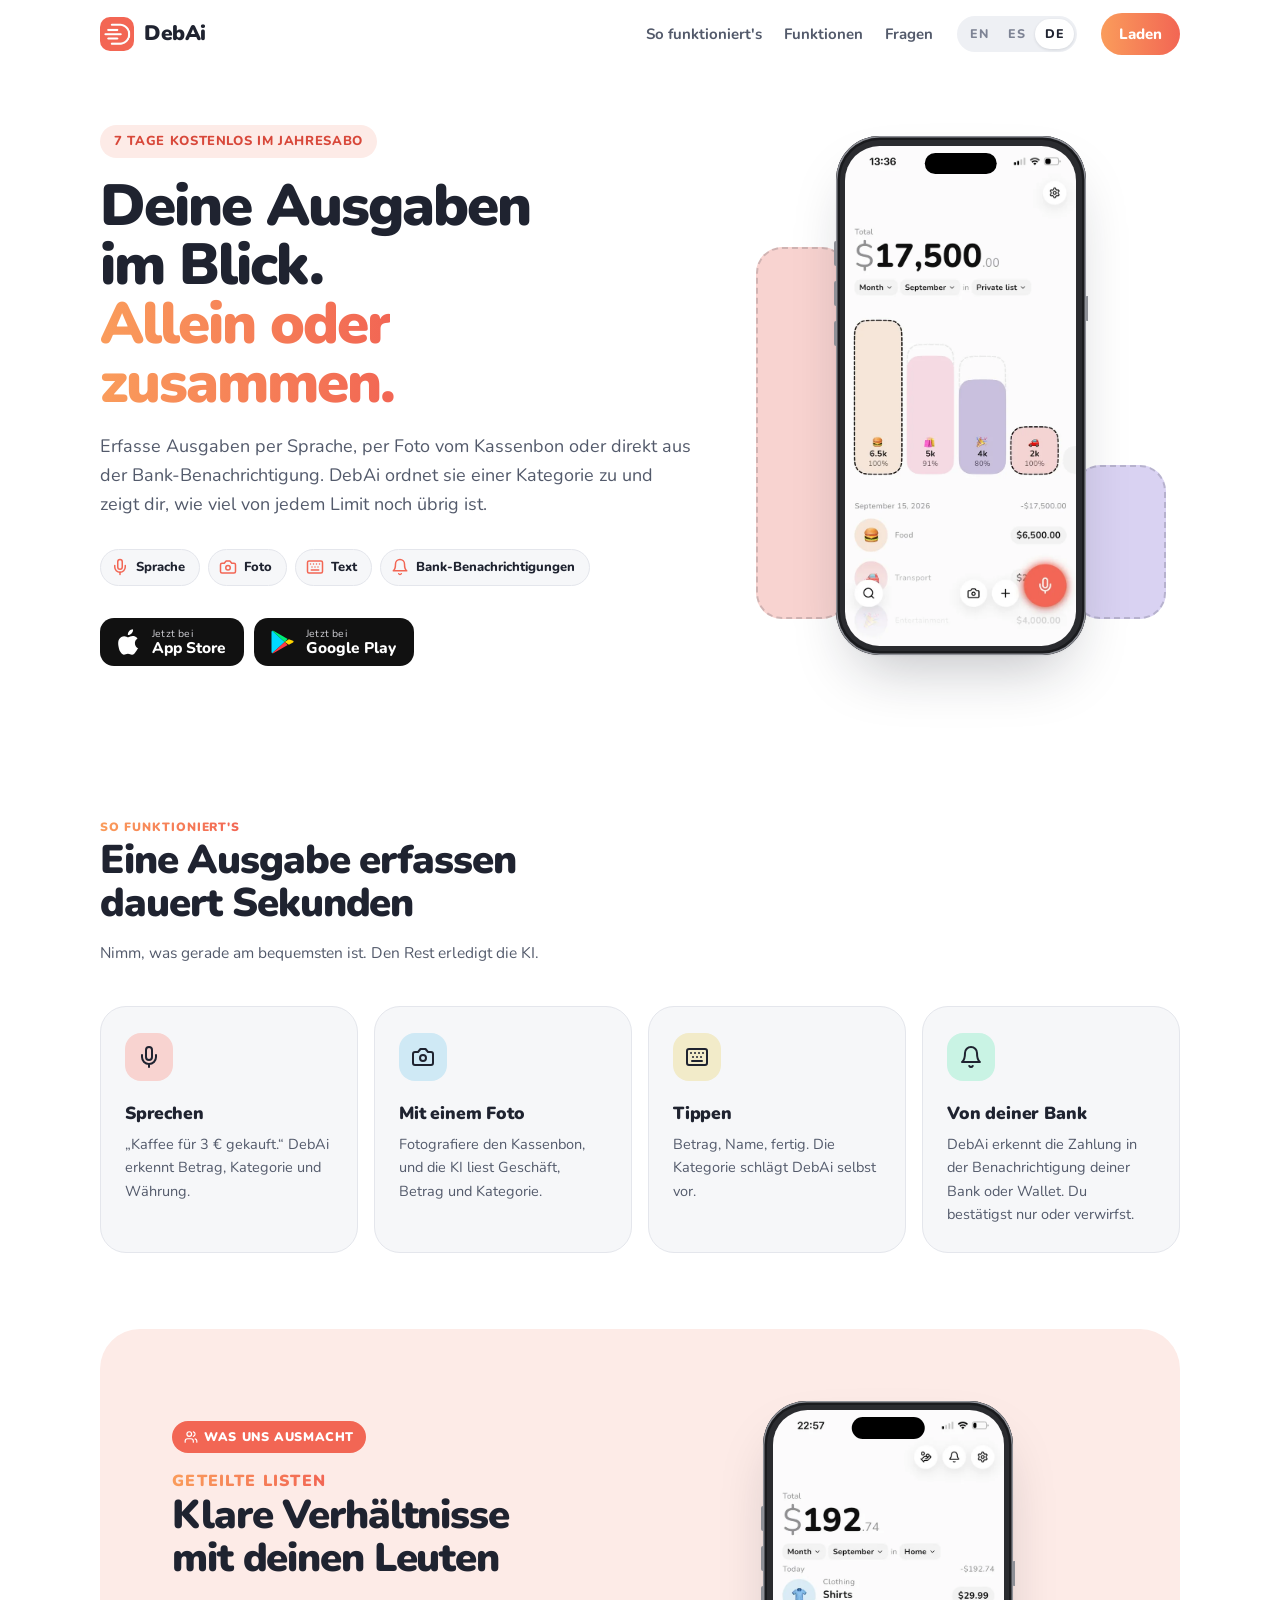
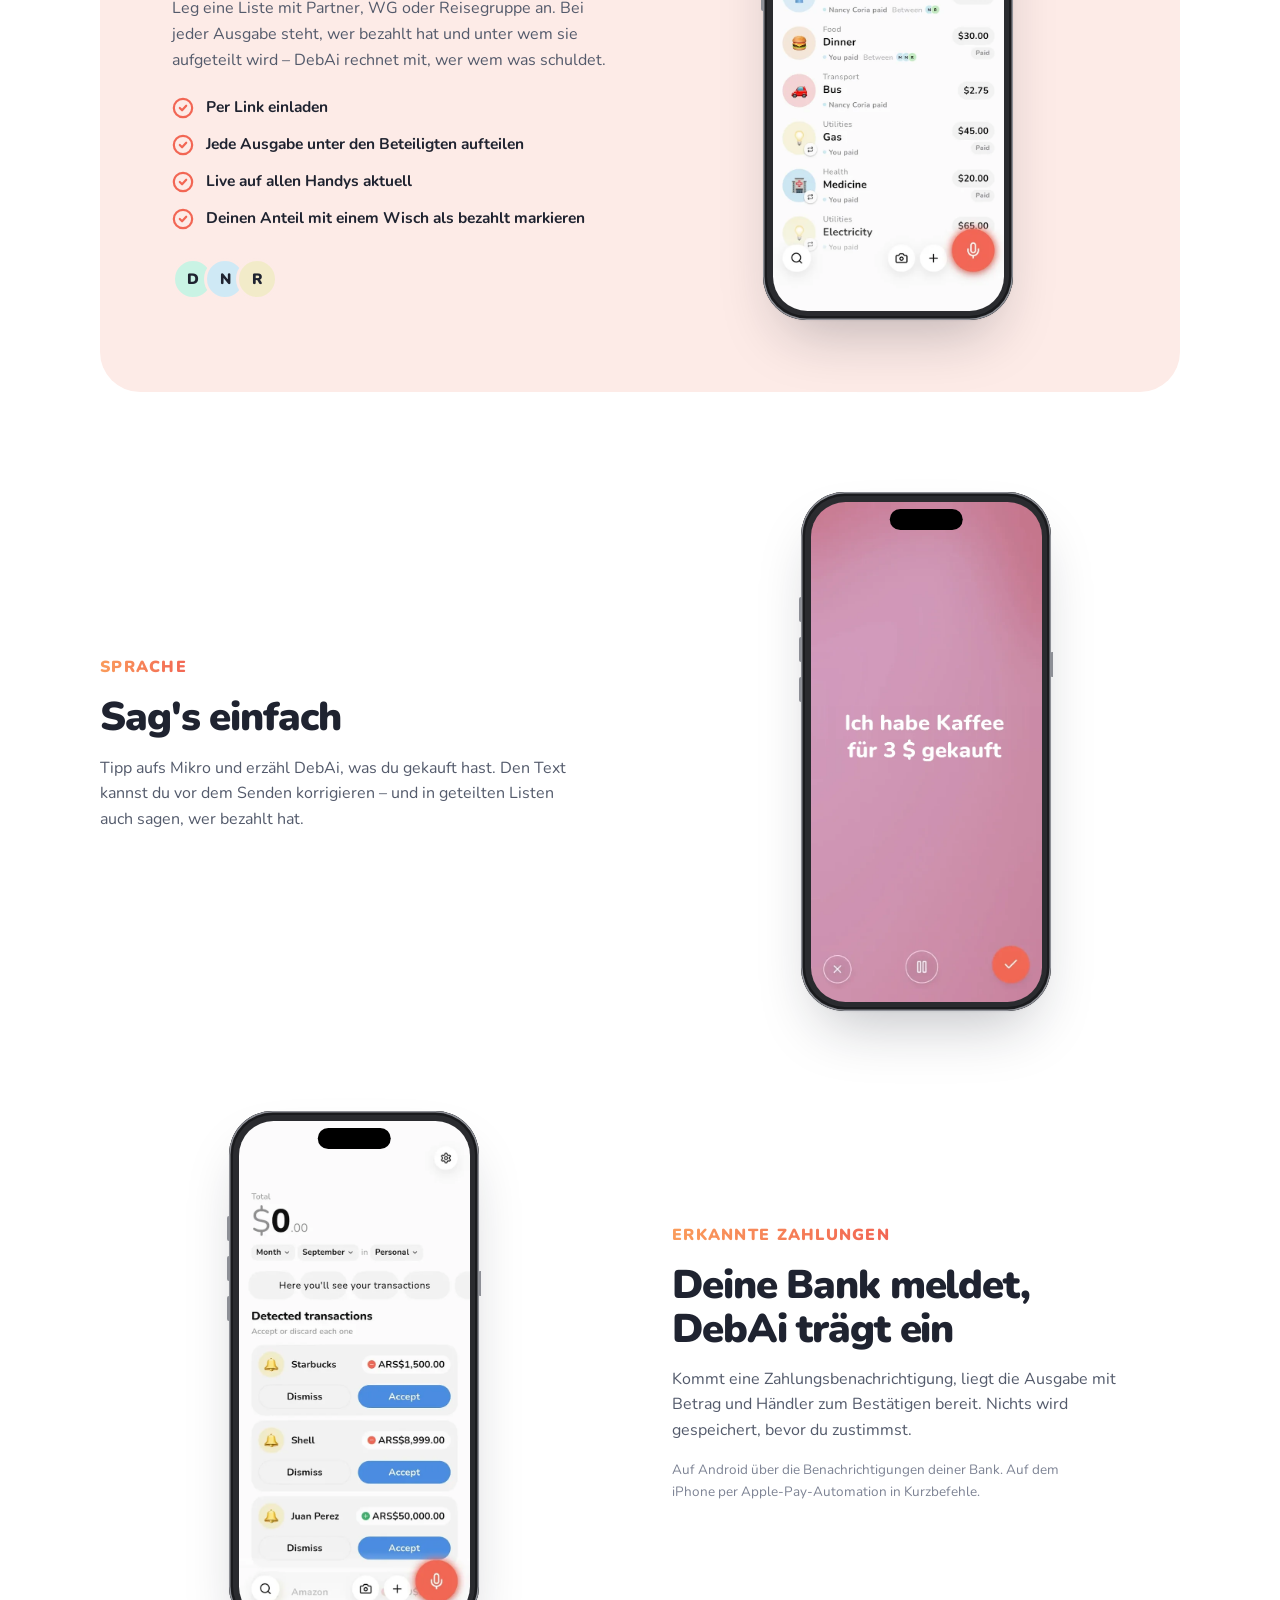
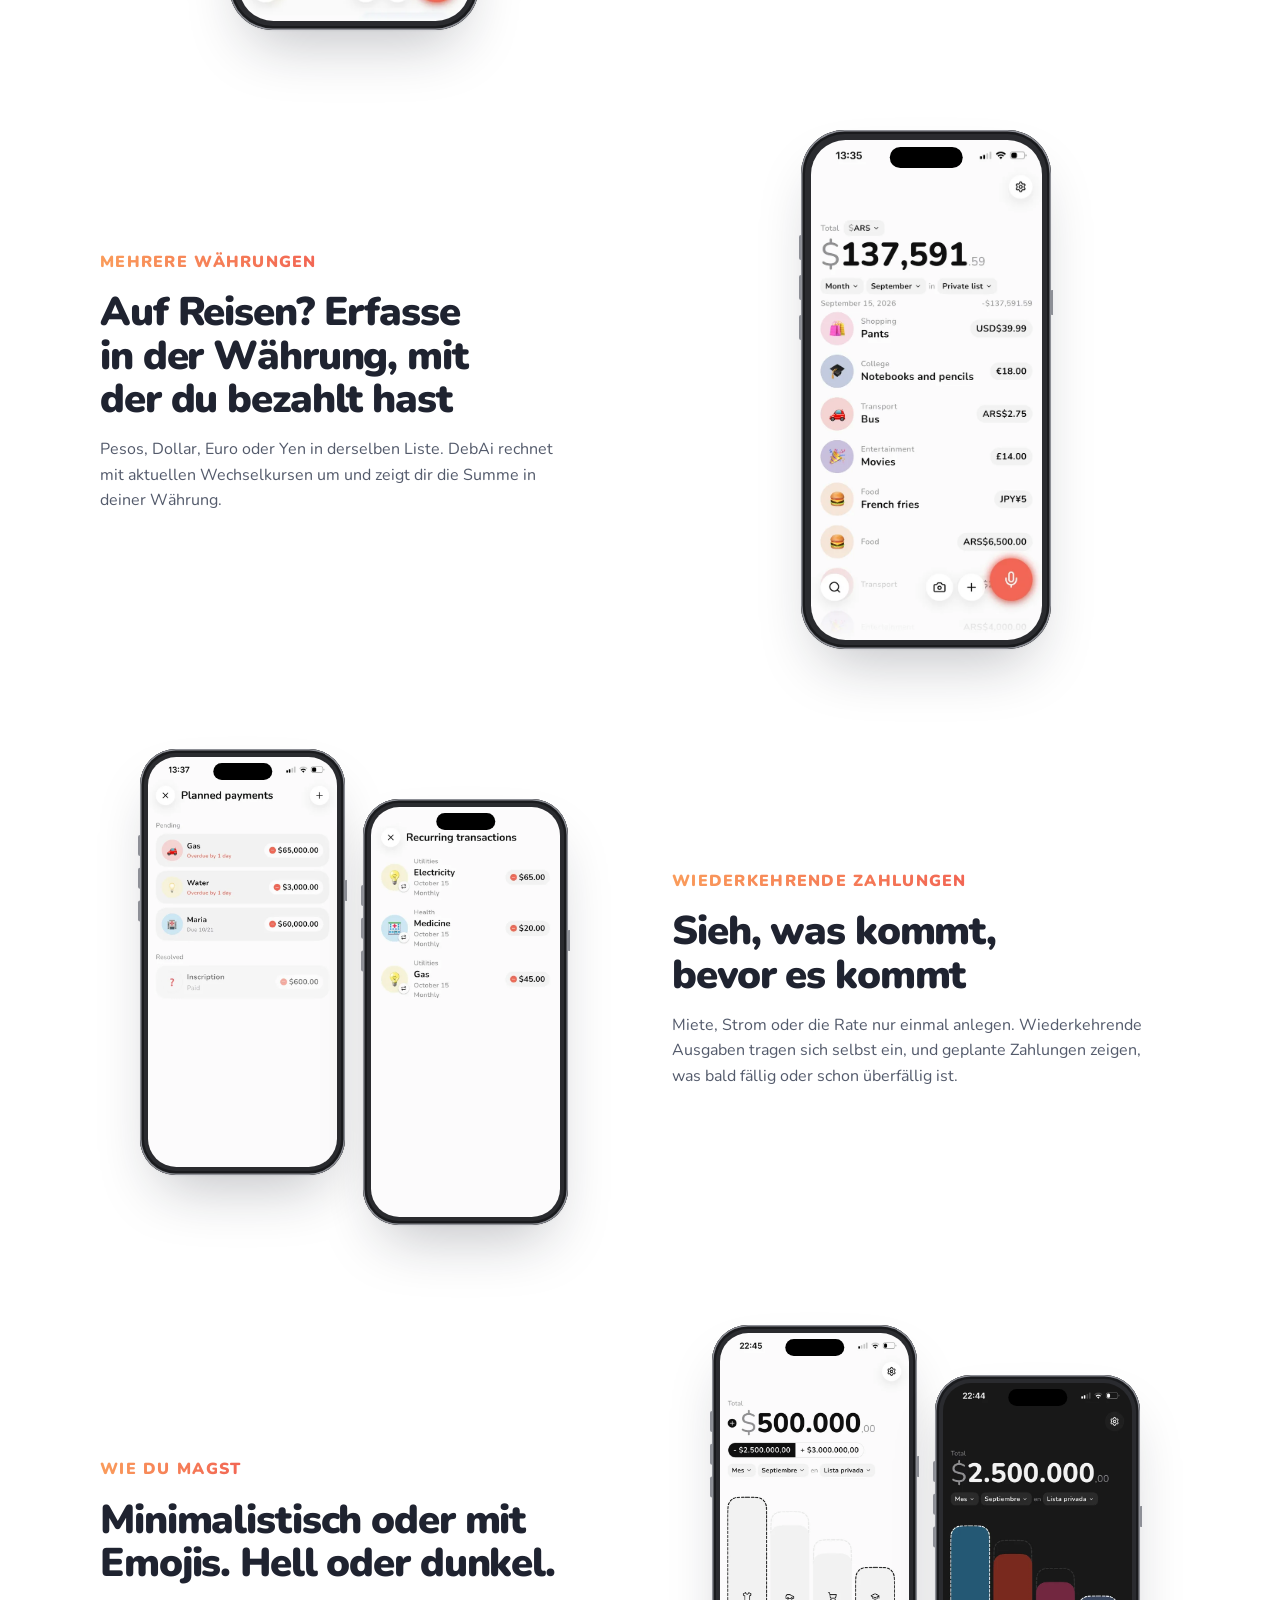
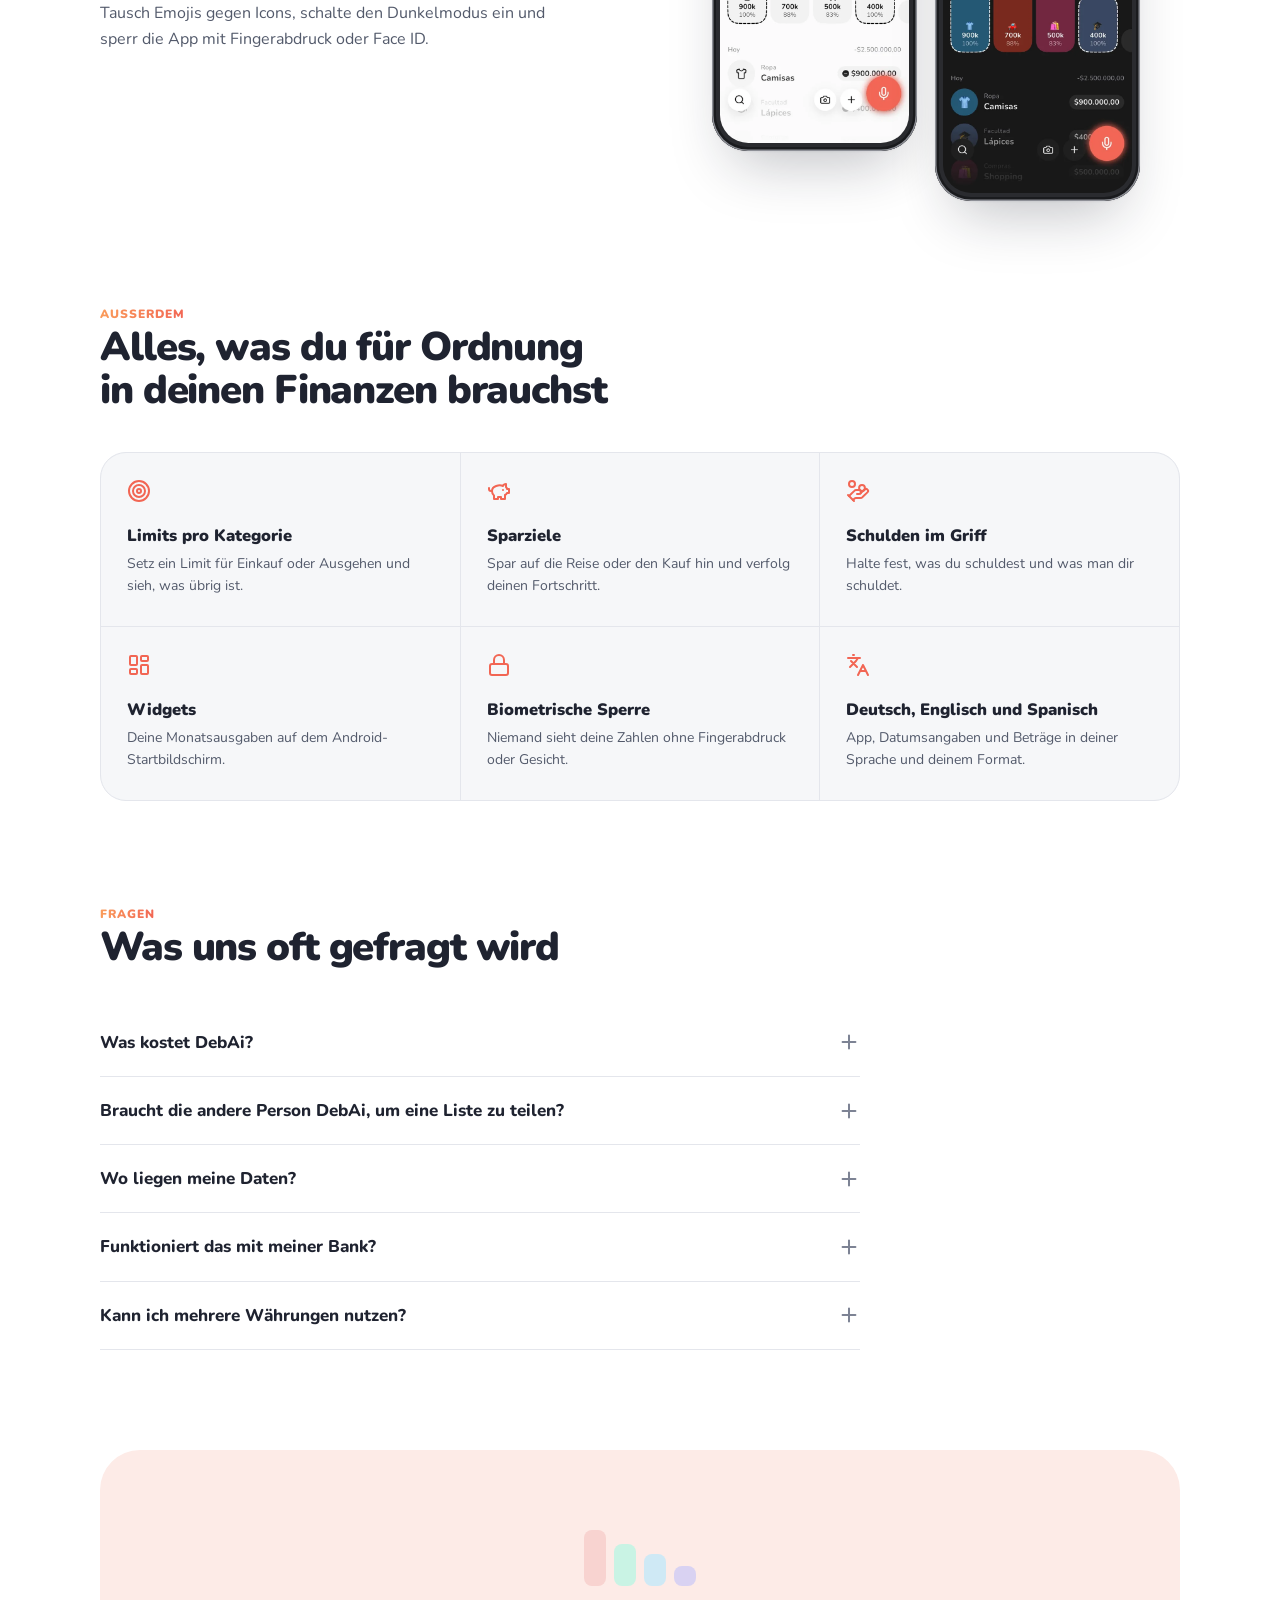
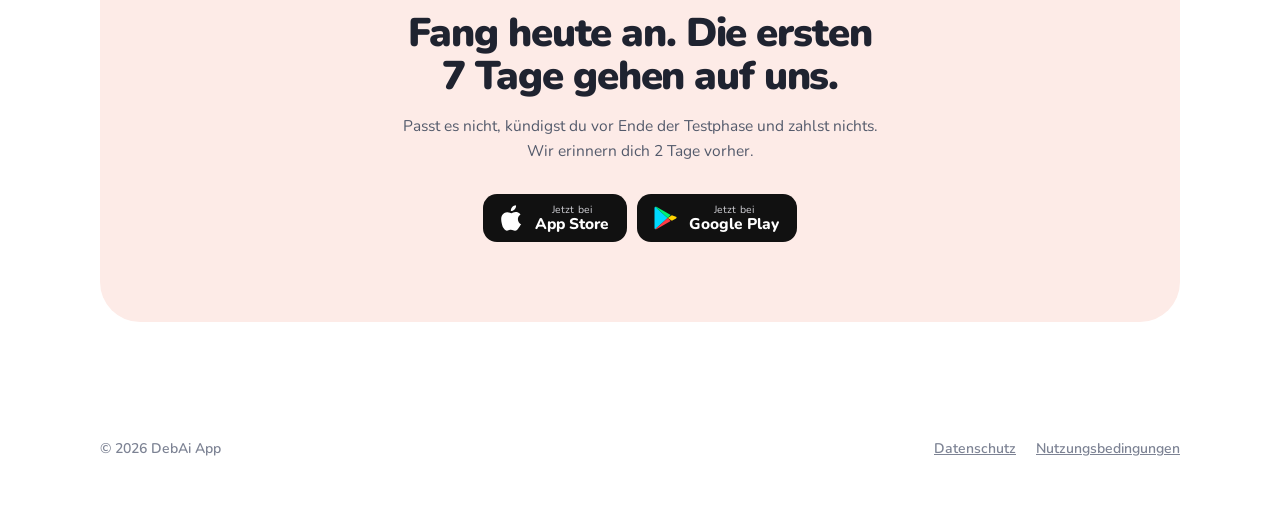
==== commit a74cfba6: "Captura de voz en inglés y alemán Co-Authored-By: Claude Opus 5.5 <noreply@anthropic.com>" ====
--- a/de/index.html
+++ b/de/index.html
@@ -447,7 +447,7 @@
             <div class="avatars" aria-hidden="true"><span>D</span><span>N</span><span>R</span></div>
           </div>
           <div class="shots">
-            <div class="phone"><img src="../assets/screens/shared-en.webp" alt="Geteilte Liste mit Angabe, wer bezahlt hat" loading="lazy" width="600" height="1299" /></div>
+            <div class="phone"><img src="../assets/screens/shared-en.webp" alt="Geteilte Liste mit Angabe, wer bezahlt hat" decoding="async" width="600" height="1299" /></div>
           </div>
         </div>
       </div>
@@ -461,7 +461,7 @@
             <h2>Sag's einfach</h2>
             <p>Tipp aufs Mikro und erzähl DebAi, was du gekauft hast. Den Text kannst du vor dem Senden korrigieren – und in geteilten Listen auch sagen, wer bezahlt hat.</p>
           </div>
-          <div class="shots"><div class="phone"><img src="../assets/screens/voice.webp" alt="Spracheingabe" loading="lazy" width="600" height="1299" /></div></div>
+          <div class="shots"><div class="phone"><img src="../assets/screens/voice-de.webp" alt="Spracheingabe" decoding="async" width="600" height="1299" /></div></div>
         </div>
 
         <div class="feature flip">
@@ -471,7 +471,7 @@
             <p>Kommt eine Zahlungsbenachrichtigung, liegt die Ausgabe mit Betrag und Händler zum Bestätigen bereit. Nichts wird gespeichert, bevor du zustimmst.</p>
             <p class="note">Auf Android über die Benachrichtigungen deiner Bank. Auf dem iPhone per Apple-Pay-Automation in Kurzbefehle.</p>
           </div>
-          <div class="shots"><div class="phone"><img src="../assets/screens/bank-en.webp" alt="Aus Bank-Benachrichtigungen erkannte Zahlungen" loading="lazy" width="600" height="1299" /></div></div>
+          <div class="shots"><div class="phone"><img src="../assets/screens/bank-en.webp" alt="Aus Bank-Benachrichtigungen erkannte Zahlungen" decoding="async" width="600" height="1299" /></div></div>
         </div>
 
         <div class="feature">
@@ -480,7 +480,7 @@
             <h2>Auf Reisen? Erfasse in der Währung, mit der du bezahlt hast</h2>
             <p>Pesos, Dollar, Euro oder Yen in derselben Liste. DebAi rechnet mit aktuellen Wechselkursen um und zeigt dir die Summe in deiner Währung.</p>
           </div>
-          <div class="shots"><div class="phone"><img src="../assets/screens/currencies-en.webp" alt="Ausgaben in mehreren Währungen" loading="lazy" width="600" height="1299" /></div></div>
+          <div class="shots"><div class="phone"><img src="../assets/screens/currencies-en.webp" alt="Ausgaben in mehreren Währungen" decoding="async" width="600" height="1299" /></div></div>
         </div>
 
         <div class="feature flip">
@@ -490,8 +490,8 @@
             <p>Miete, Strom oder die Rate nur einmal anlegen. Wiederkehrende Ausgaben tragen sich selbst ein, und geplante Zahlungen zeigen, was bald fällig oder schon überfällig ist.</p>
           </div>
           <div class="shots">
-            <div class="phone sm"><img src="../assets/screens/planned-en.webp" alt="Geplante Zahlungen" loading="lazy" width="600" height="1299" /></div>
-            <div class="phone sm"><img src="../assets/screens/recurring-en.webp" alt="Wiederkehrende Ausgaben" loading="lazy" width="600" height="1299" /></div>
+            <div class="phone sm"><img src="../assets/screens/planned-en.webp" alt="Geplante Zahlungen" decoding="async" width="600" height="1299" /></div>
+            <div class="phone sm"><img src="../assets/screens/recurring-en.webp" alt="Wiederkehrende Ausgaben" decoding="async" width="600" height="1299" /></div>
           </div>
         </div>
 
@@ -502,8 +502,8 @@
             <p>Tausch Emojis gegen Icons, schalte den Dunkelmodus ein und sperr die App mit Fingerabdruck oder Face ID.</p>
           </div>
           <div class="shots">
-            <div class="phone sm"><img src="../assets/screens/minimal-es.webp" alt="Minimalistischer Modus mit Icons" loading="lazy" width="600" height="1299" /></div>
-            <div class="phone sm"><img src="../assets/screens/dark-es.webp" alt="Dunkelmodus" loading="lazy" width="600" height="1299" /></div>
+            <div class="phone sm"><img src="../assets/screens/minimal-es.webp" alt="Minimalistischer Modus mit Icons" decoding="async" width="600" height="1299" /></div>
+            <div class="phone sm"><img src="../assets/screens/dark-es.webp" alt="Dunkelmodus" decoding="async" width="600" height="1299" /></div>
           </div>
         </div>
       </div>
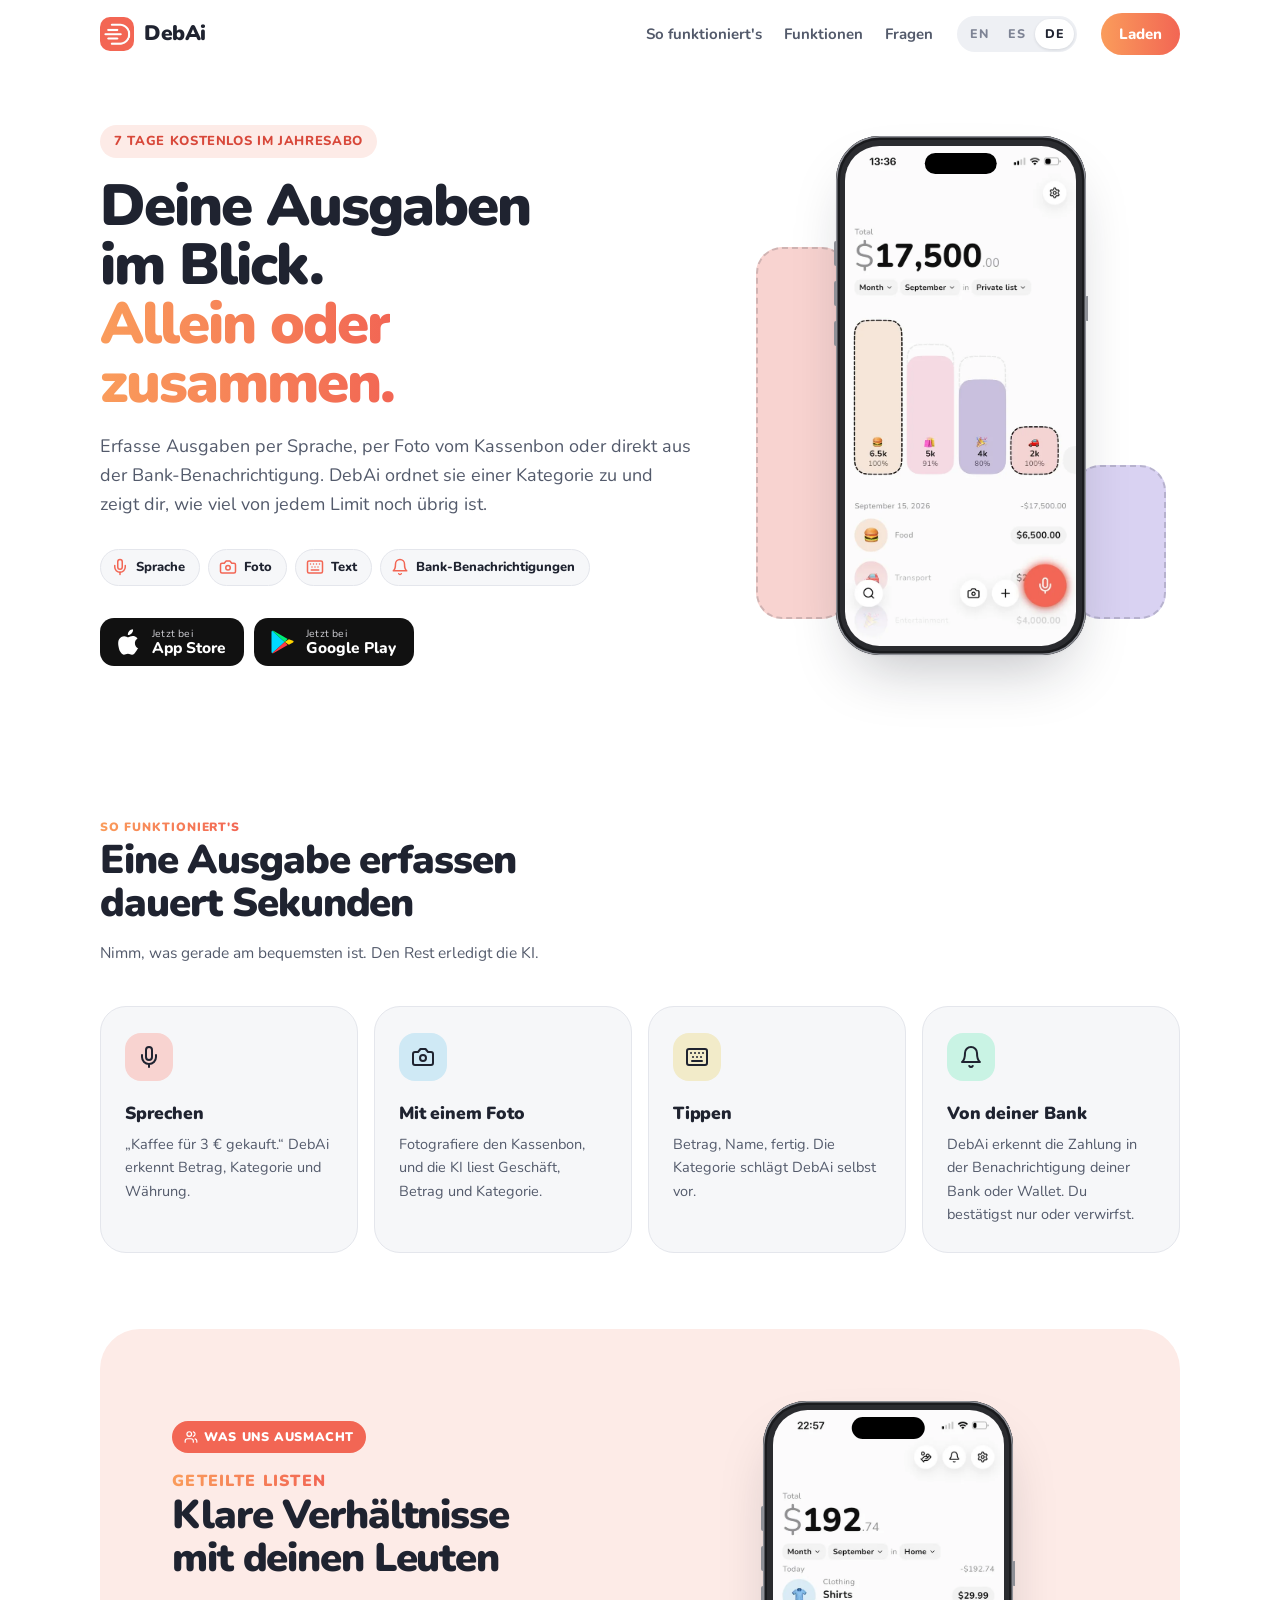
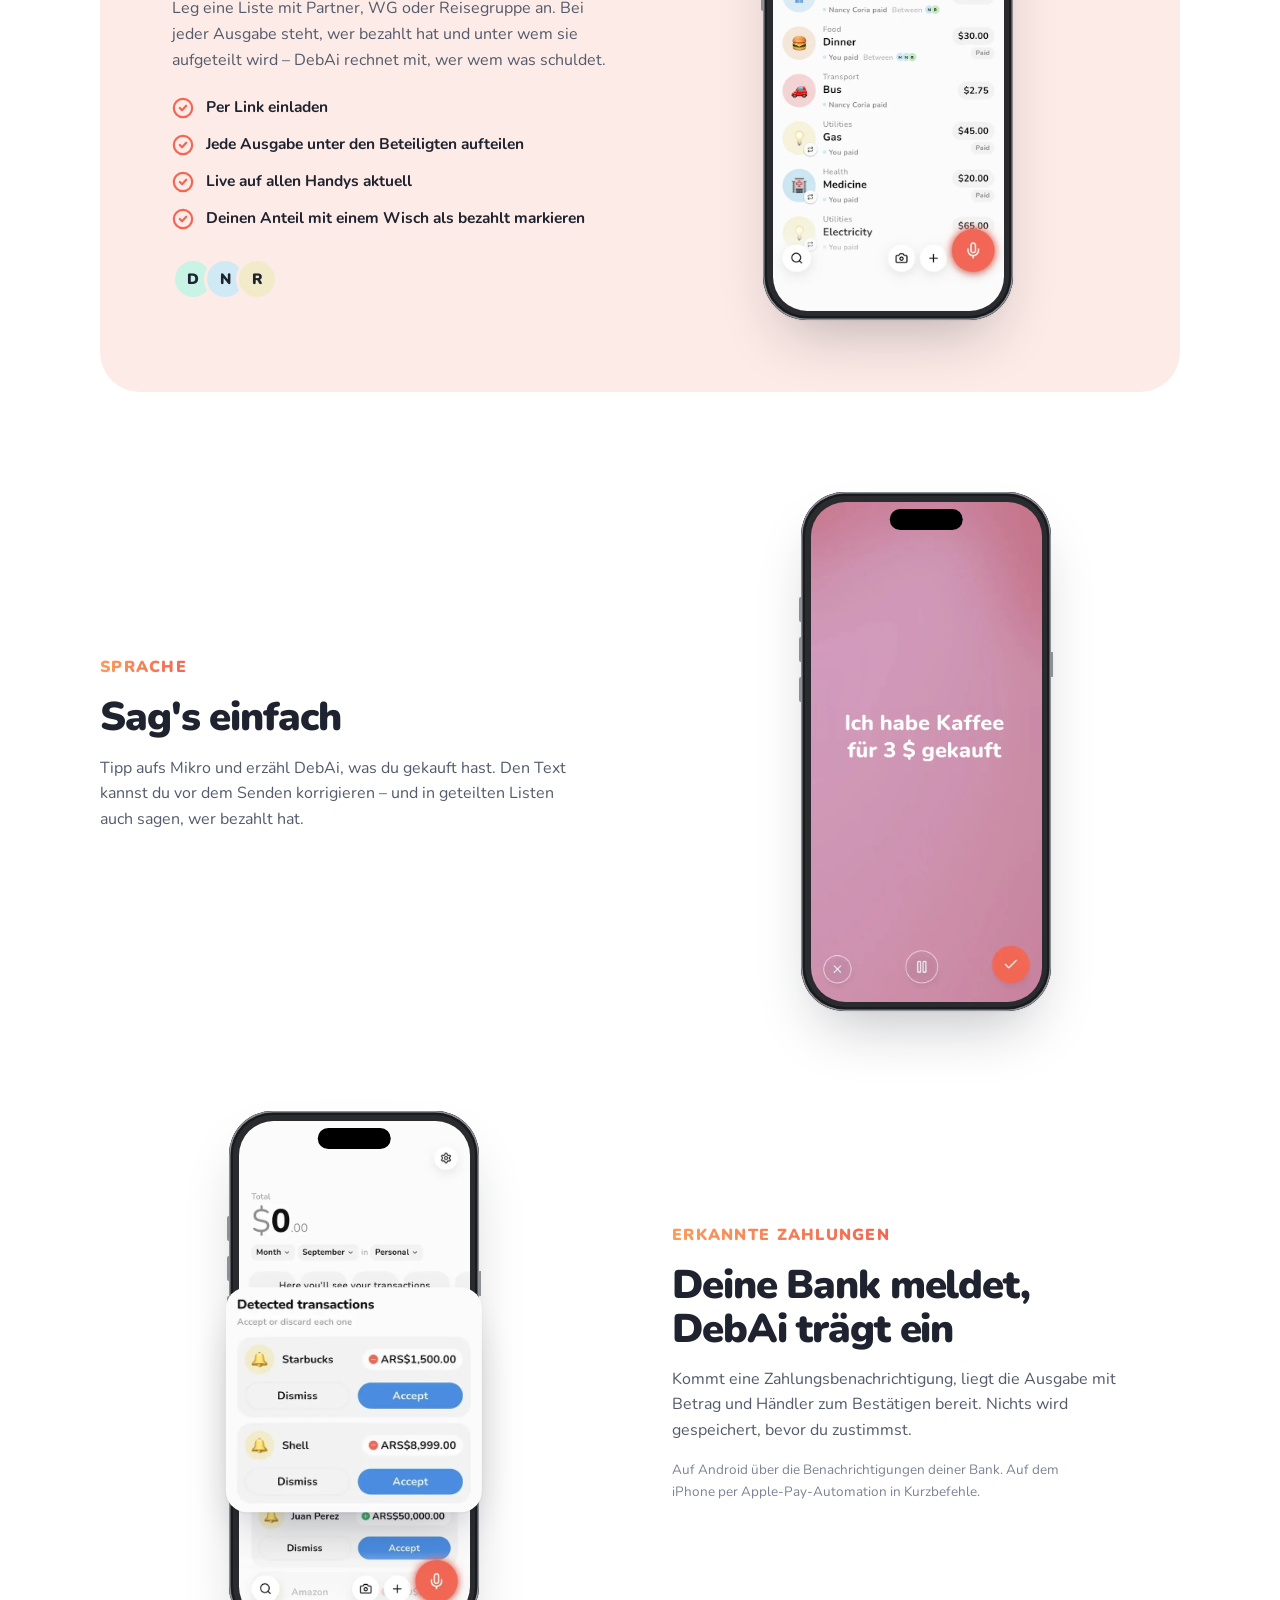
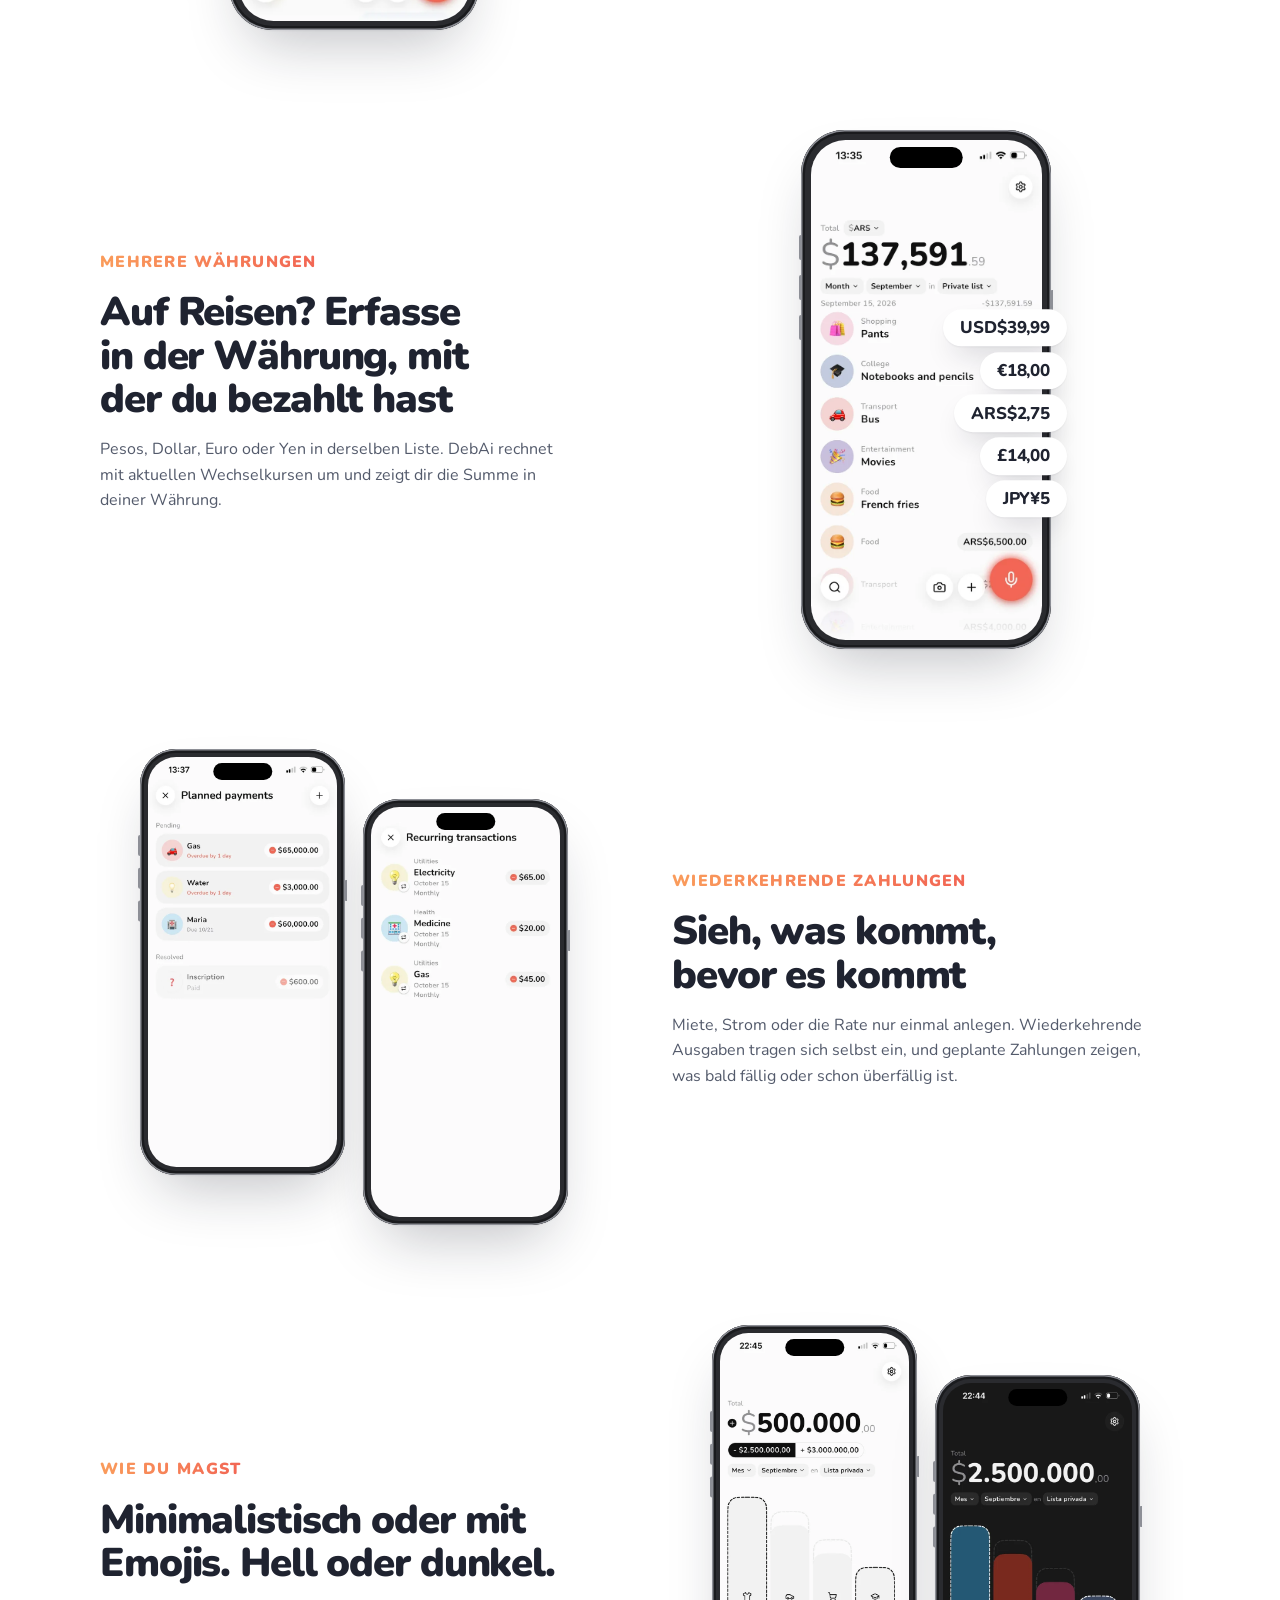
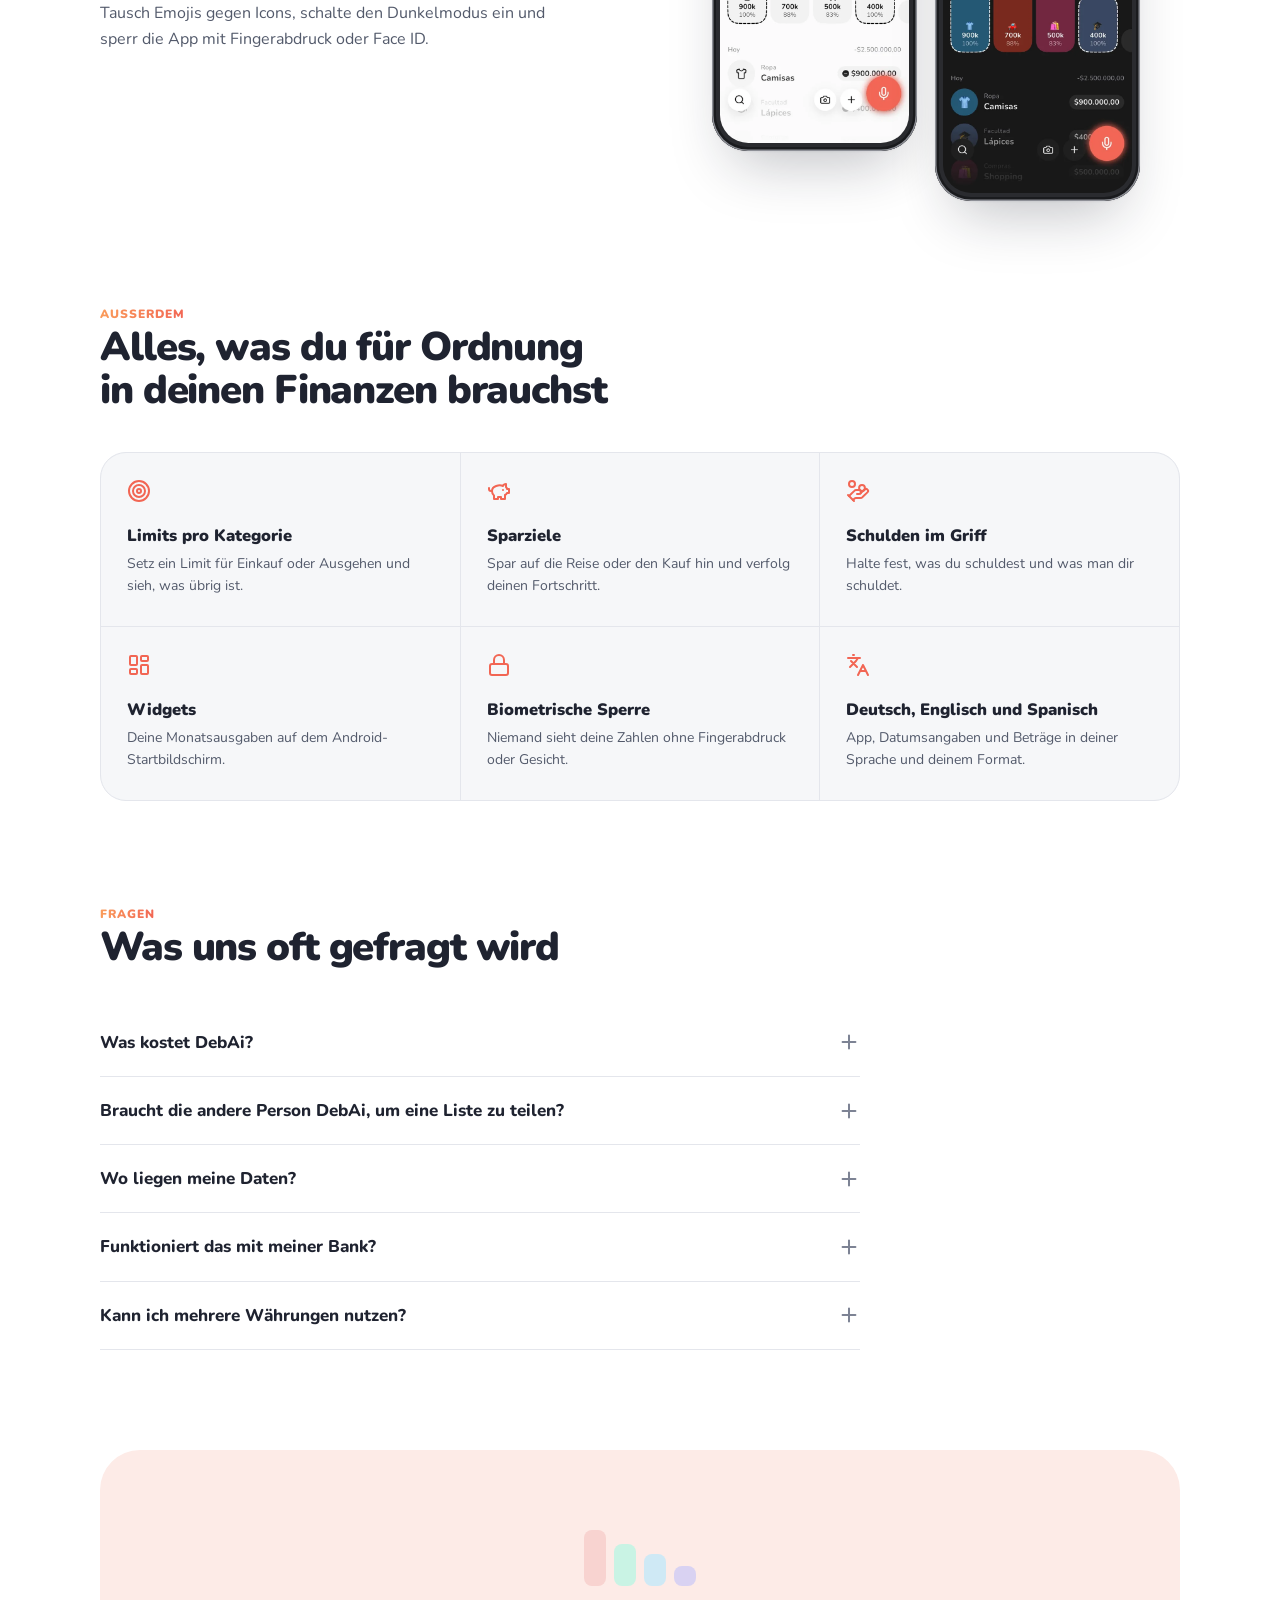
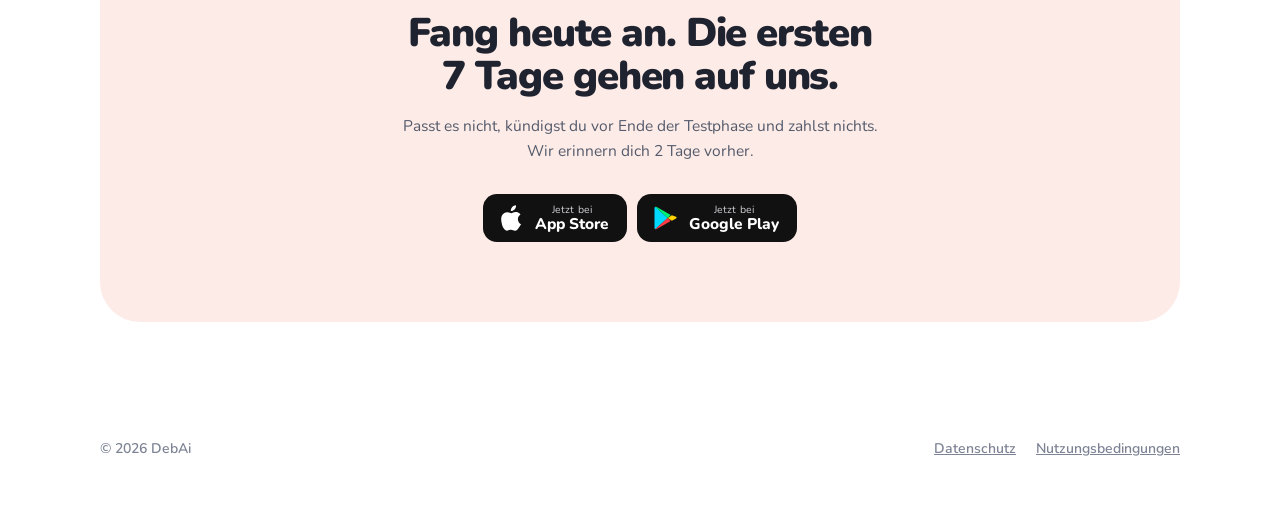
==== commit bd935650: "Landing: precios y card de movimientos que sobresalen del teléfono, nuevos textos y footer sin "App"" ====
--- a/de/index.html
+++ b/de/index.html
@@ -251,6 +251,48 @@
     .feature .copy p { color: var(--text-soft); font-size: 16px; margin: 0 0 16px; max-width: 30em; }
     .feature .shots { display: flex; justify-content: center; align-items: flex-start; gap: 18px; }
     .feature .shots .phone.sm:nth-child(2) { margin-top: 50px; }
+    /* ---------- Piezas que sobresalen del teléfono ----------
+       Van encima de la captura, en coordenadas de la imagen (600×1299): top en % del alto,
+       left/right en % del ancho. Cada idioma tiene su captura, así que cada uno su posición. */
+    .pops { position: absolute; inset: calc(var(--w) * .038); z-index: 2; pointer-events: none; }
+    .fx-pop {
+      position: absolute; right: -11%; top: var(--y); transform: translateY(-50%);
+      background: #fff; color: var(--text); font-weight: 800; letter-spacing: -.01em; white-space: nowrap;
+      font-size: calc(var(--w) * .068); line-height: 1; padding: .6em 1em; border-radius: 999px;
+      box-shadow: 0 1px 2px rgba(20, 24, 40, .06), 0 14px 30px -12px rgba(20, 24, 40, .3);
+    }
+    .fx-pop:nth-child(1) { --y: 43.34%; }
+    .fx-pop:nth-child(2) { --y: 51.89%; }
+    .fx-pop:nth-child(3) { --y: 60.43%; }
+    .fx-pop:nth-child(4) { --y: 68.98%; }
+    .fx-pop:nth-child(5) { --y: 77.52%; }
+    :is(html[lang="en"], html[lang="de"]) .fx-pop:nth-child(1) { --y: 37.64%; }
+    :is(html[lang="en"], html[lang="de"]) .fx-pop:nth-child(2) { --y: 46.19%; }
+    :is(html[lang="en"], html[lang="de"]) .fx-pop:nth-child(3) { --y: 54.73%; }
+    :is(html[lang="en"], html[lang="de"]) .fx-pop:nth-child(4) { --y: 63.28%; }
+    :is(html[lang="en"], html[lang="de"]) .fx-pop:nth-child(5) { --y: 71.82%; }
+    /* La card de movimientos detectados es un recorte agrandado de la misma captura */
+    .bank-pop {
+      --x0: 18; --y0: 516; --cw: 564; --ch: 482;
+      position: absolute; left: 50%; top: calc((var(--y0) + var(--ch) / 2) / 1299 * 100%);
+      width: calc(var(--cw) / 600 * 118%); transform: translate(-50%, -50%);
+      padding: calc(var(--w) * .03) calc(var(--w) * .02); background: #fcfbfc; border-radius: calc(var(--w) * .085);
+      box-shadow: 0 1px 2px rgba(20, 24, 40, .06), 0 24px 50px -18px rgba(20, 24, 40, .35);
+    }
+    :is(html[lang="en"], html[lang="de"]) .bank-pop { --y0: 484; }
+    .bank-pop div { aspect-ratio: var(--cw) / var(--ch); overflow: hidden; }
+    .bank-pop img {
+      width: calc(600 / var(--cw) * 100%); max-width: none; height: auto;
+      margin-left: calc(var(--x0) / var(--cw) * -100%); margin-top: calc(var(--y0) / var(--cw) * -100%);
+    }
+    /* Entrada al llegar con el scroll (solo con JS: sin JS se ven quietas) */
+    .js-pops .pops > * { transition: opacity .5s ease, translate .6s cubic-bezier(.2, .9, .3, 1.15); }
+    .js-pops .pops:not(.shown) > * { opacity: 0; translate: -14% 0; }
+    .js-pops .pops:not(.shown) > .bank-pop { translate: 0 12%; }
+    .fx-pop:nth-child(2) { transition-delay: .07s; }
+    .fx-pop:nth-child(3) { transition-delay: .14s; }
+    .fx-pop:nth-child(4) { transition-delay: .21s; }
+    .fx-pop:nth-child(5) { transition-delay: .28s; }
     .note { font-size: 13.5px !important; color: var(--muted) !important; }
     .checks { list-style: none; padding: 0; margin: 22px 0 0; display: grid; gap: 12px; }
     .checks li { display: flex; gap: 12px; align-items: flex-start; font-weight: 700; }
@@ -471,7 +513,14 @@
             <p>Kommt eine Zahlungsbenachrichtigung, liegt die Ausgabe mit Betrag und Händler zum Bestätigen bereit. Nichts wird gespeichert, bevor du zustimmst.</p>
             <p class="note">Auf Android über die Benachrichtigungen deiner Bank. Auf dem iPhone per Apple-Pay-Automation in Kurzbefehle.</p>
           </div>
-          <div class="shots"><div class="phone"><img src="../assets/screens/bank-en.webp" alt="Aus Bank-Benachrichtigungen erkannte Zahlungen" decoding="async" width="600" height="1299" /></div></div>
+          <div class="shots">
+            <div class="phone">
+              <img src="../assets/screens/bank-en.webp" alt="Aus Bank-Benachrichtigungen erkannte Zahlungen" decoding="async" width="600" height="1299" />
+              <div class="pops" aria-hidden="true">
+                <div class="bank-pop"><div><img src="../assets/screens/bank-en.webp" alt="" decoding="async" width="600" height="1299" /></div></div>
+              </div>
+            </div>
+          </div>
         </div>
 
         <div class="feature">
@@ -480,7 +529,18 @@
             <h2>Auf Reisen? Erfasse in der Währung, mit der du bezahlt hast</h2>
             <p>Pesos, Dollar, Euro oder Yen in derselben Liste. DebAi rechnet mit aktuellen Wechselkursen um und zeigt dir die Summe in deiner Währung.</p>
           </div>
-          <div class="shots"><div class="phone"><img src="../assets/screens/currencies-en.webp" alt="Ausgaben in mehreren Währungen" decoding="async" width="600" height="1299" /></div></div>
+          <div class="shots">
+            <div class="phone">
+              <img src="../assets/screens/currencies-en.webp" alt="Ausgaben in mehreren Währungen" decoding="async" width="600" height="1299" />
+              <div class="pops" aria-hidden="true">
+                <span class="fx-pop">USD$39,99</span>
+                <span class="fx-pop">€18,00</span>
+                <span class="fx-pop">ARS$2,75</span>
+                <span class="fx-pop">£14,00</span>
+                <span class="fx-pop">JPY¥5</span>
+              </div>
+            </div>
+          </div>
         </div>
 
         <div class="feature flip">
@@ -565,7 +625,7 @@
 
   <footer>
     <div class="wrap">
-      <span>© 2026 DebAi App</span>
+      <span>© 2026 DebAi</span>
       <nav>
         <a href="../legal/index.html">Datenschutz</a>
         <a href="../legal/terminos.html">Nutzungsbedingungen</a>
@@ -599,5 +659,16 @@
       }
     })();
   </script>
+  <script>
+    if ("IntersectionObserver" in window) {
+      document.documentElement.classList.add("js-pops");
+      var popsObserver = new IntersectionObserver(function (entries) {
+        entries.forEach(function (e) {
+          if (e.isIntersecting) { e.target.classList.add("shown"); popsObserver.unobserve(e.target); }
+        });
+      }, { threshold: 0.35 });
+      document.querySelectorAll(".pops").forEach(function (el) { popsObserver.observe(el); });
+    }
+  </script>
 </body>
 </html>
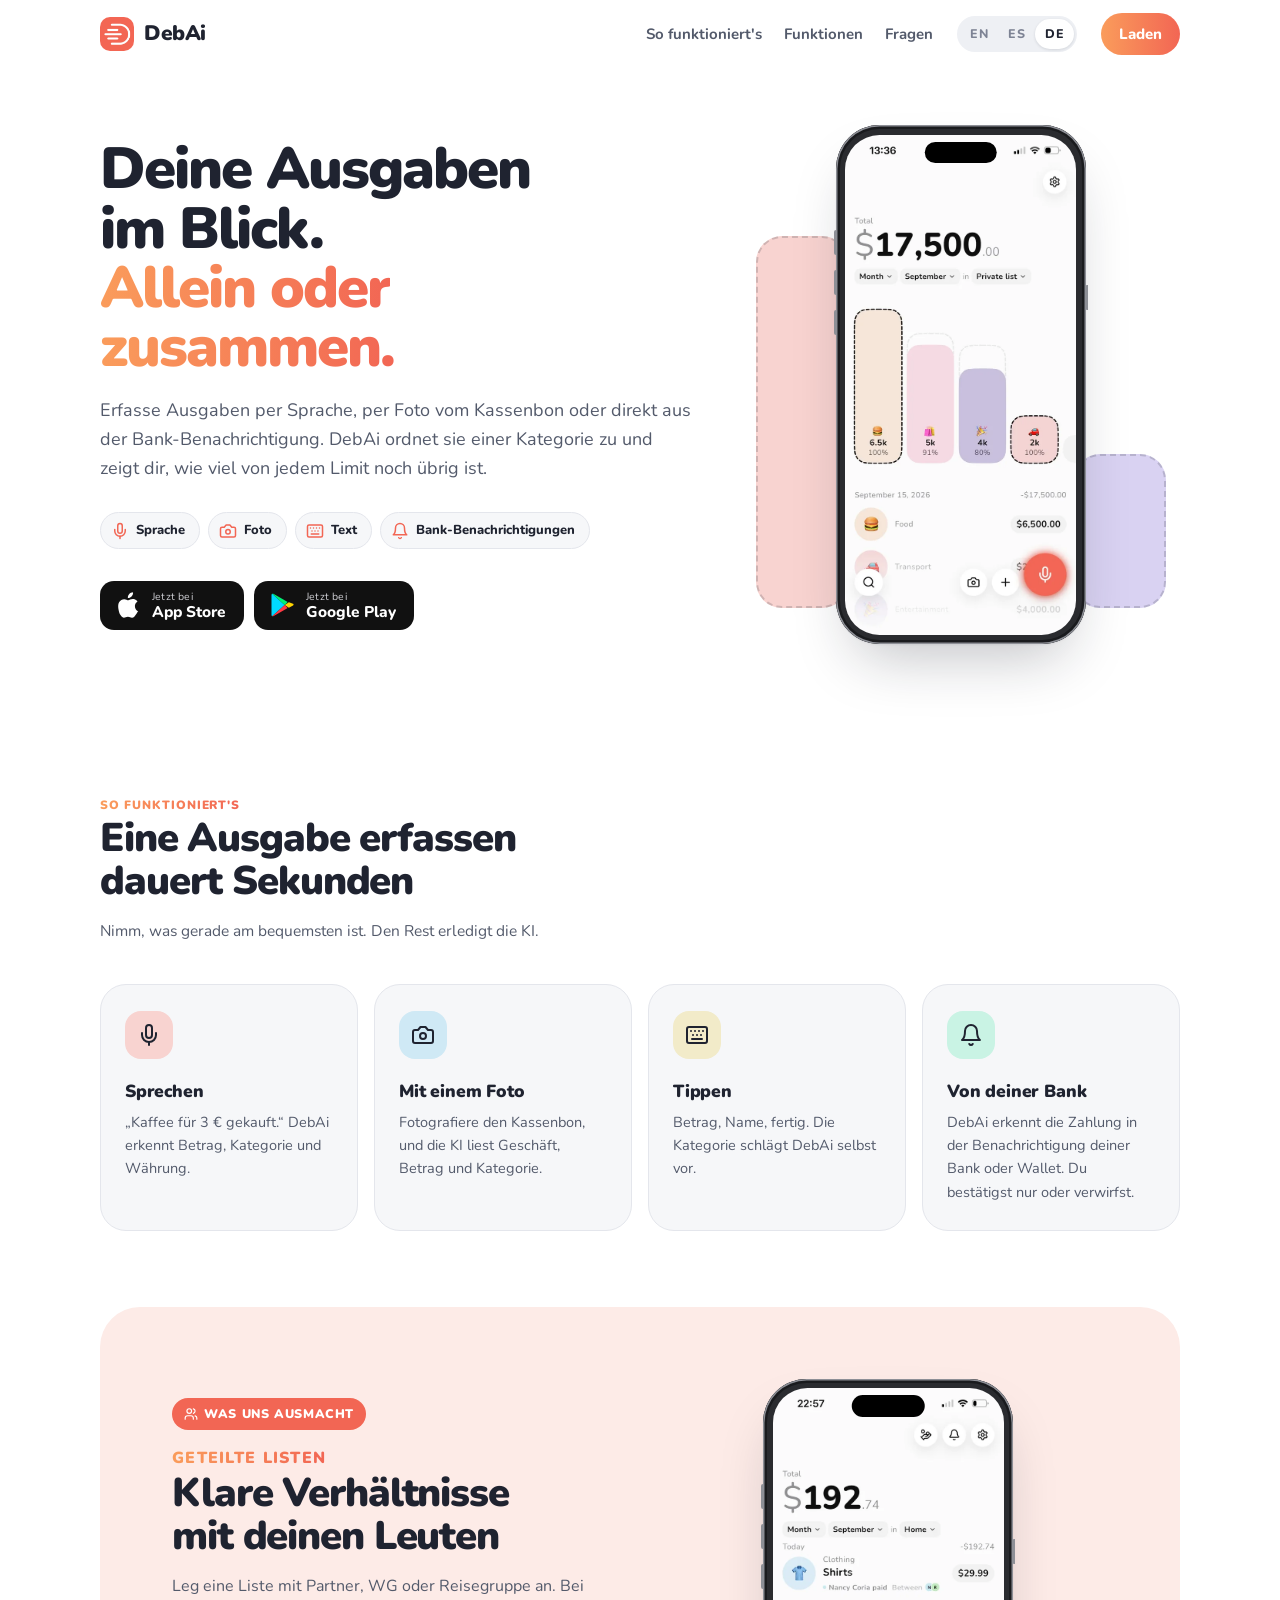
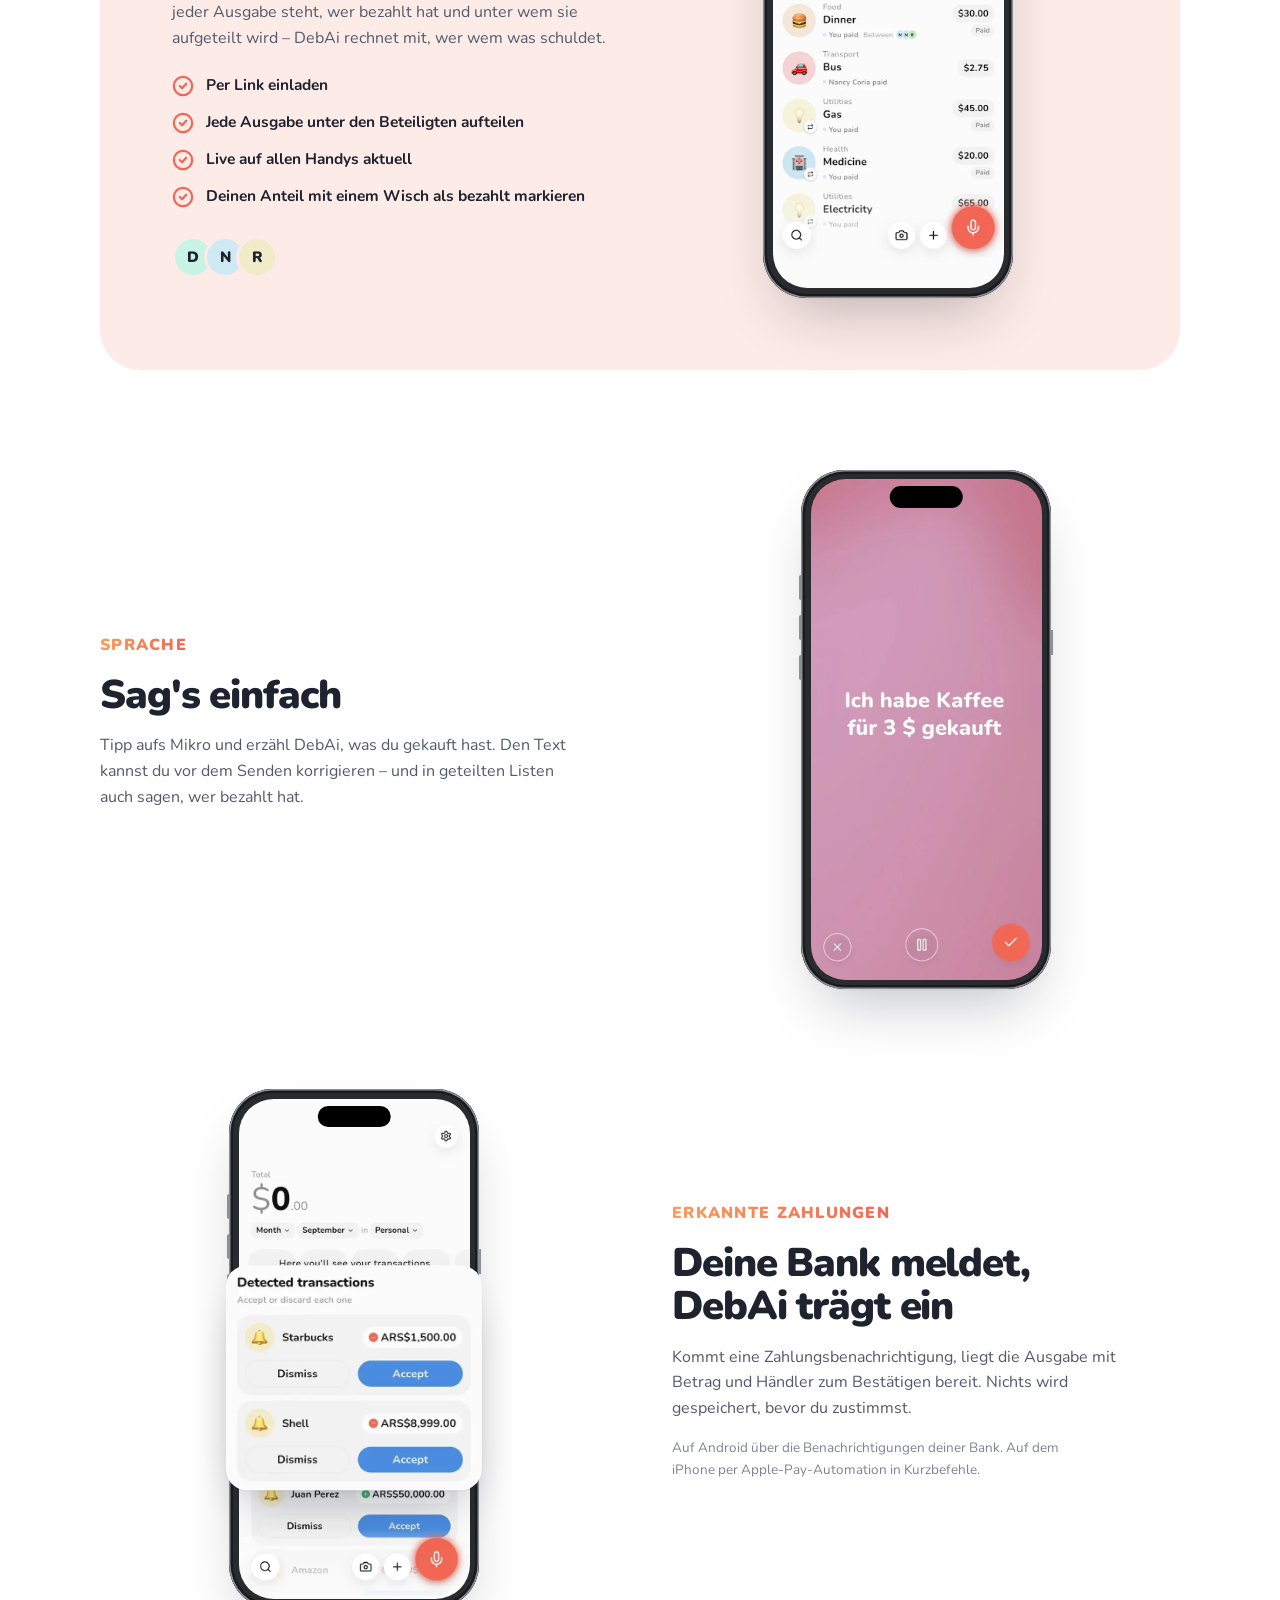
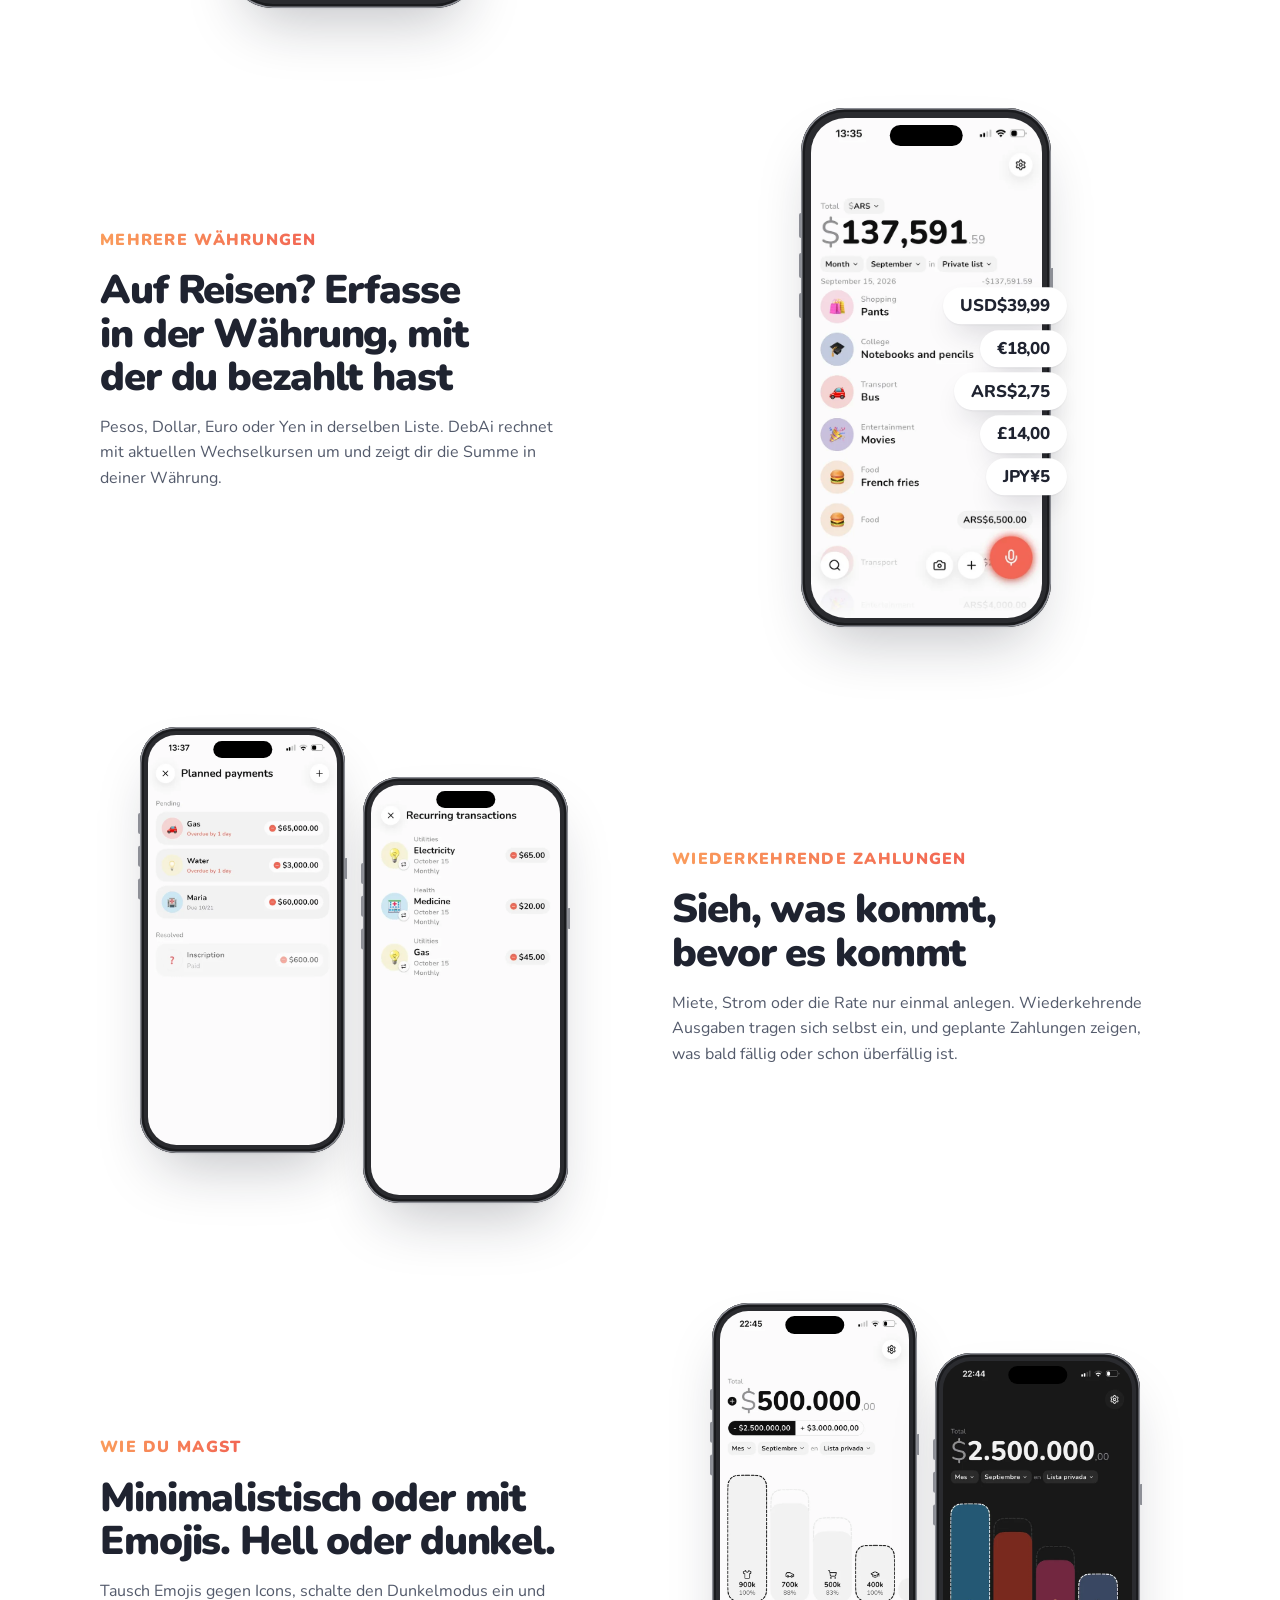
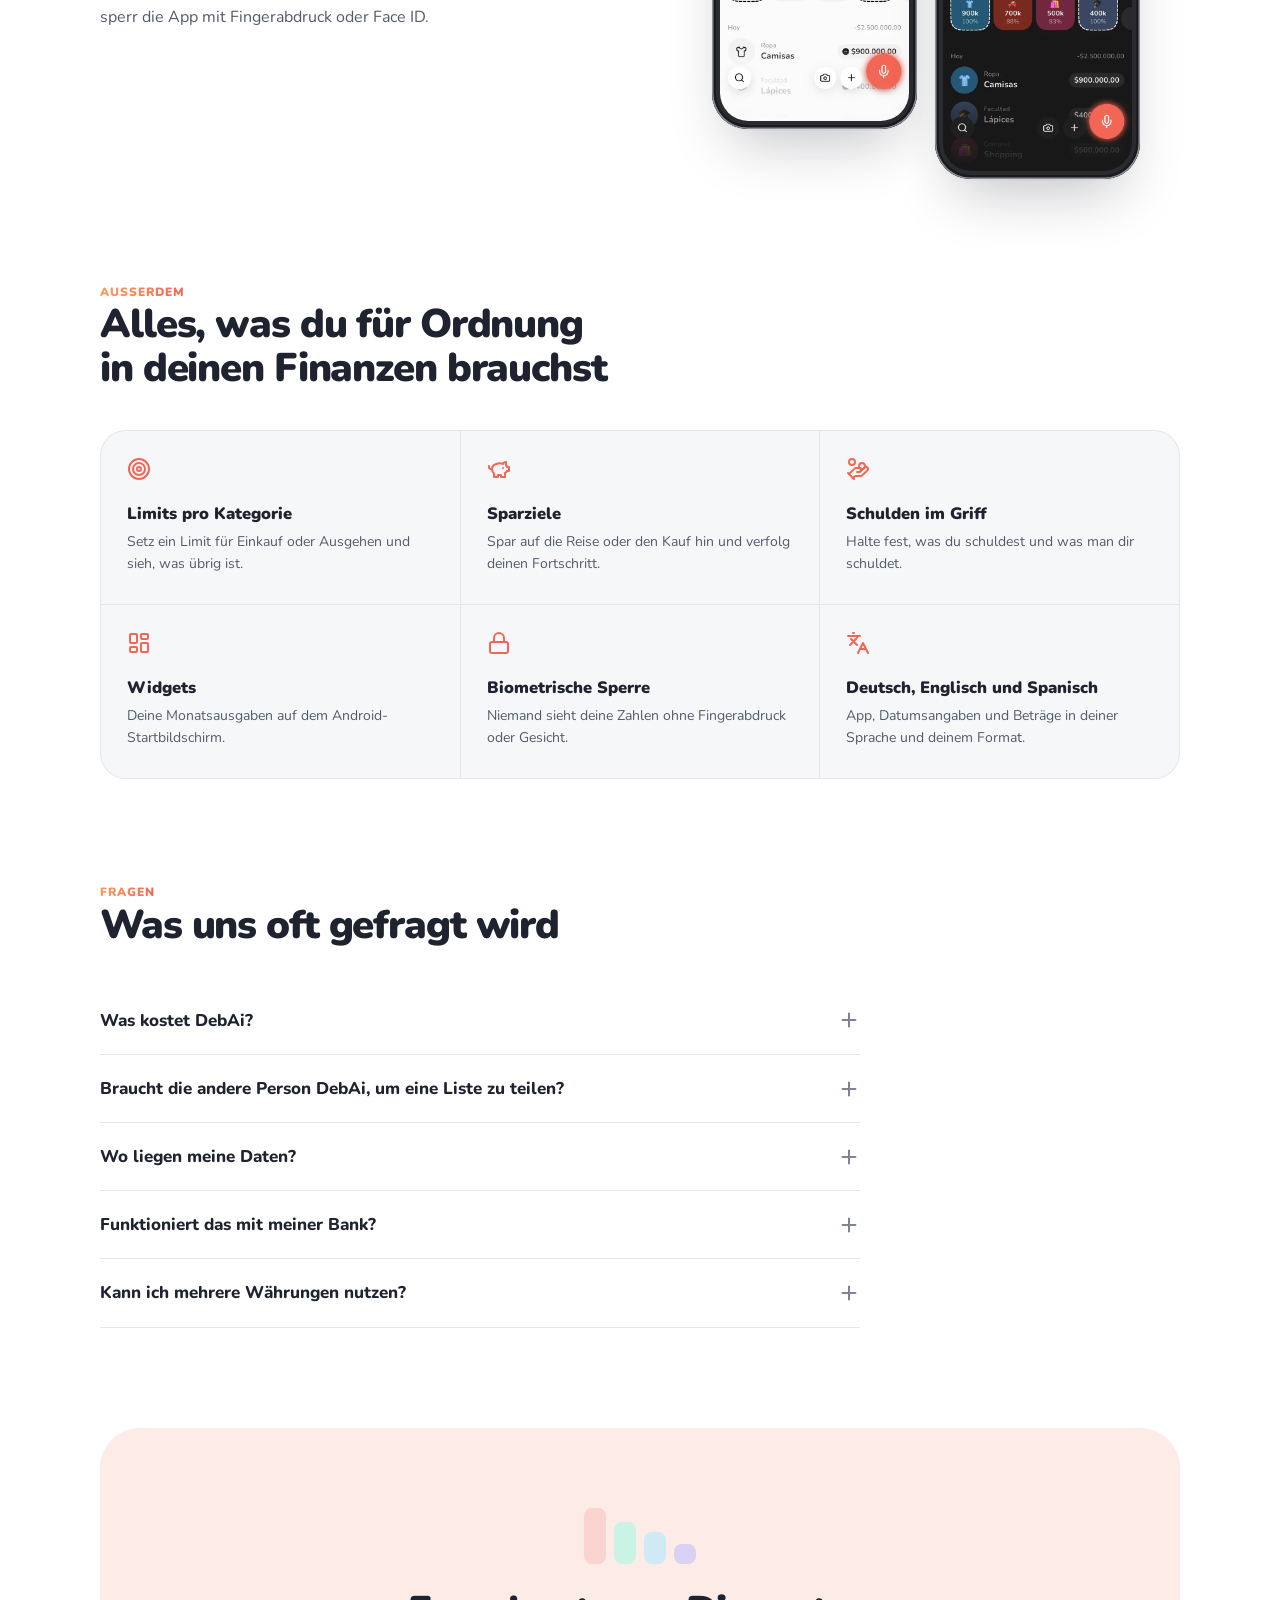
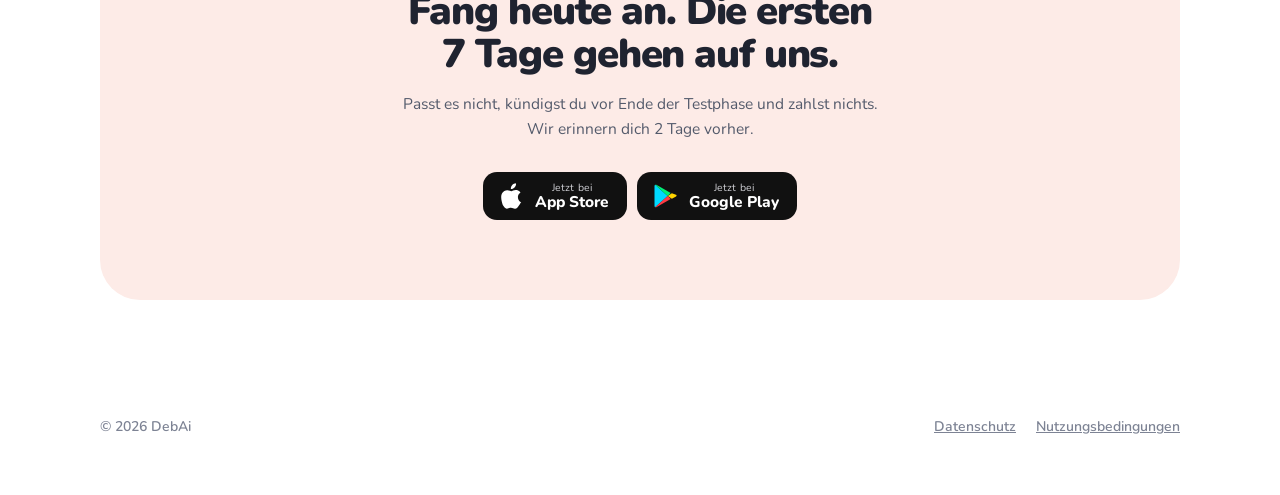
==== commit e94243e1: "Landing: sin la pastilla de prueba gratis arriba del título Co-Authored-By: Claude Opus 5.5 <noreply" ====
--- a/de/index.html
+++ b/de/index.html
@@ -135,14 +135,9 @@
     /* ---------- Hero ---------- */
     .hero { padding-block: 56px 72px; }
     .hero .wrap { display: grid; grid-template-columns: 1.15fr .85fr; gap: 48px; align-items: center; }
-    .eyebrow {
-      display: inline-block; background: var(--brand-soft); color: var(--brand-ink);
-      font-weight: 800; font-size: 13px; letter-spacing: .05em; text-transform: uppercase;
-      padding: 6px 14px; border-radius: 999px;
-    }
     h1 {
       font-size: clamp(34px, 5.2vw, 58px); font-weight: 900; letter-spacing: -.035em; line-height: 1.02;
-      margin: 18px 0 20px; text-wrap: balance;
+      margin: 0 0 20px; text-wrap: balance;
     }
     h1 em, .kicker {
       font-style: normal; color: var(--brand);
@@ -413,7 +408,6 @@
     <div class="hero">
       <div class="wrap">
         <div>
-          <span class="eyebrow">7 Tage kostenlos im Jahresabo</span>
           <h1>Deine Ausgaben im Blick.<br><em>Allein oder zusammen.</em></h1>
           <p class="lead">Erfasse Ausgaben per Sprache, per Foto vom Kassenbon oder direkt aus der Bank-Benachrichtigung. DebAi ordnet sie einer Kategorie zu und zeigt dir, wie viel von jedem Limit noch übrig ist.</p>
           <ul class="ways">
